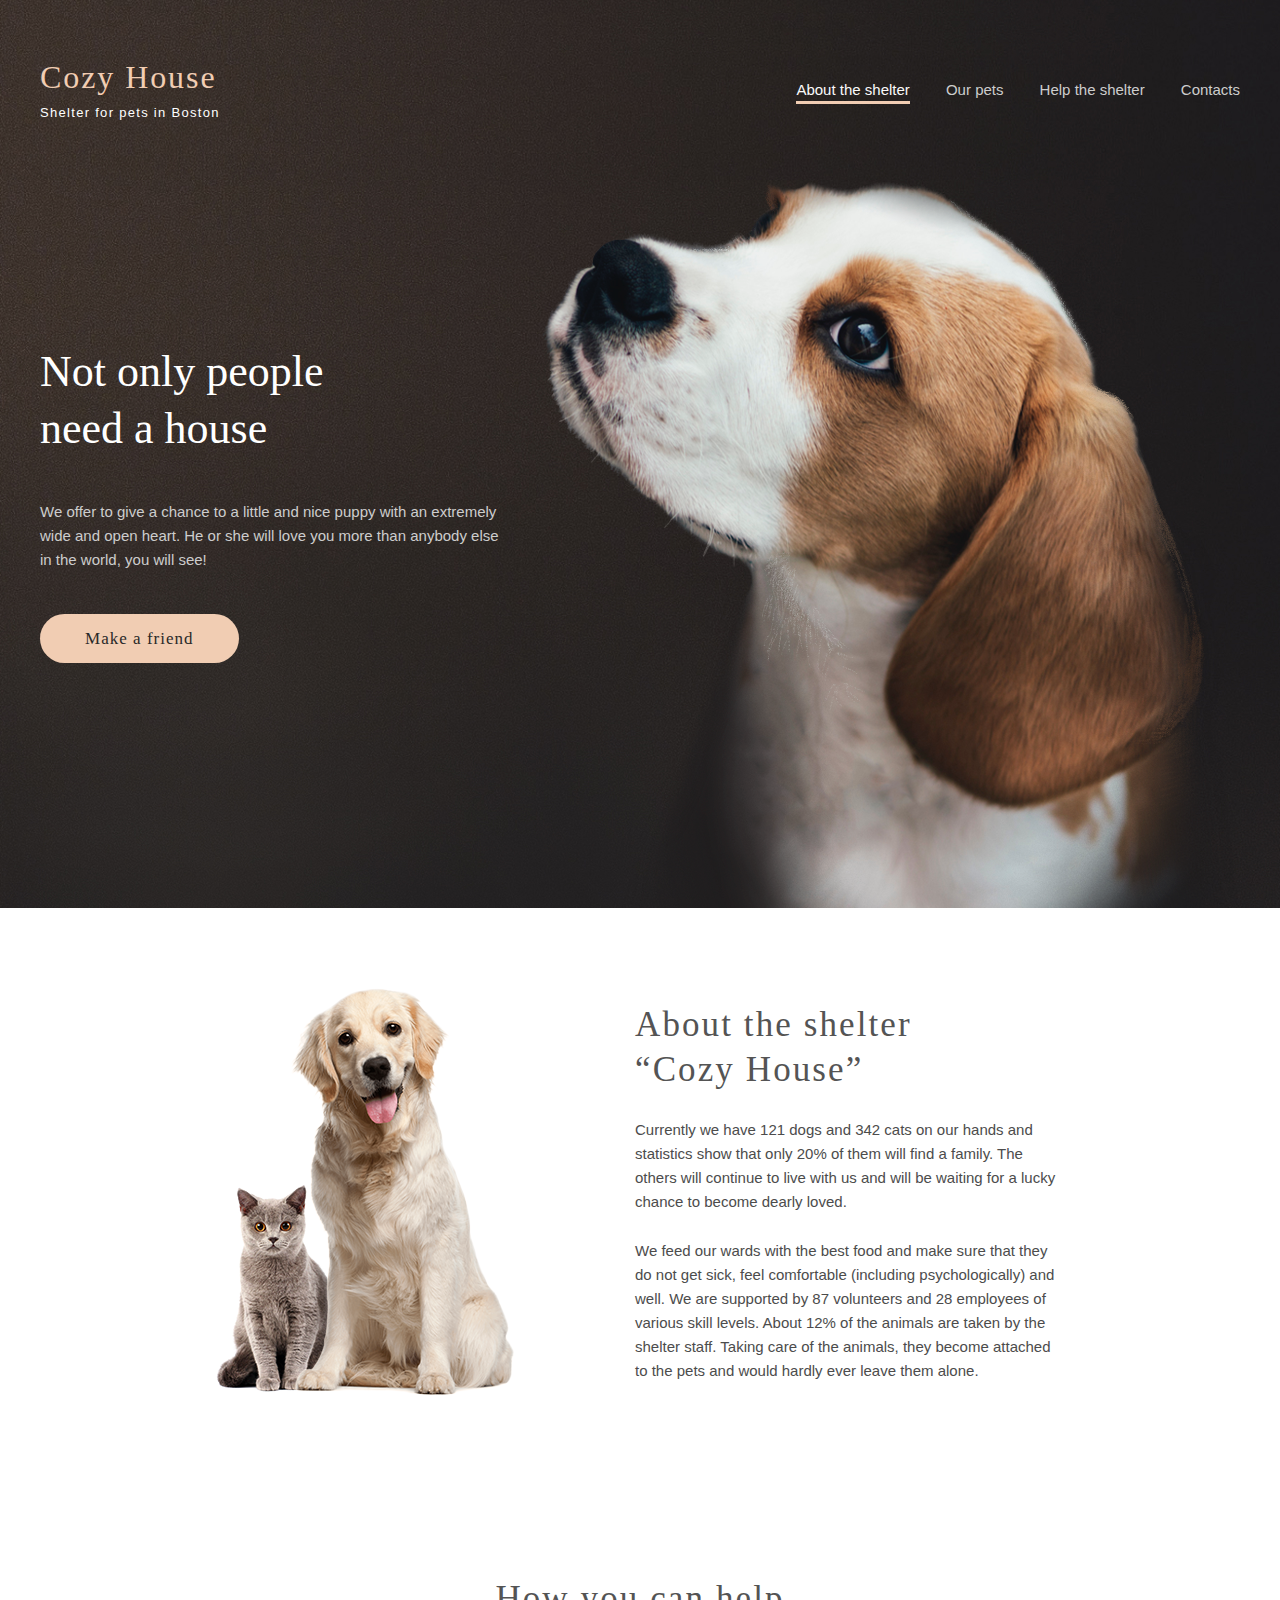
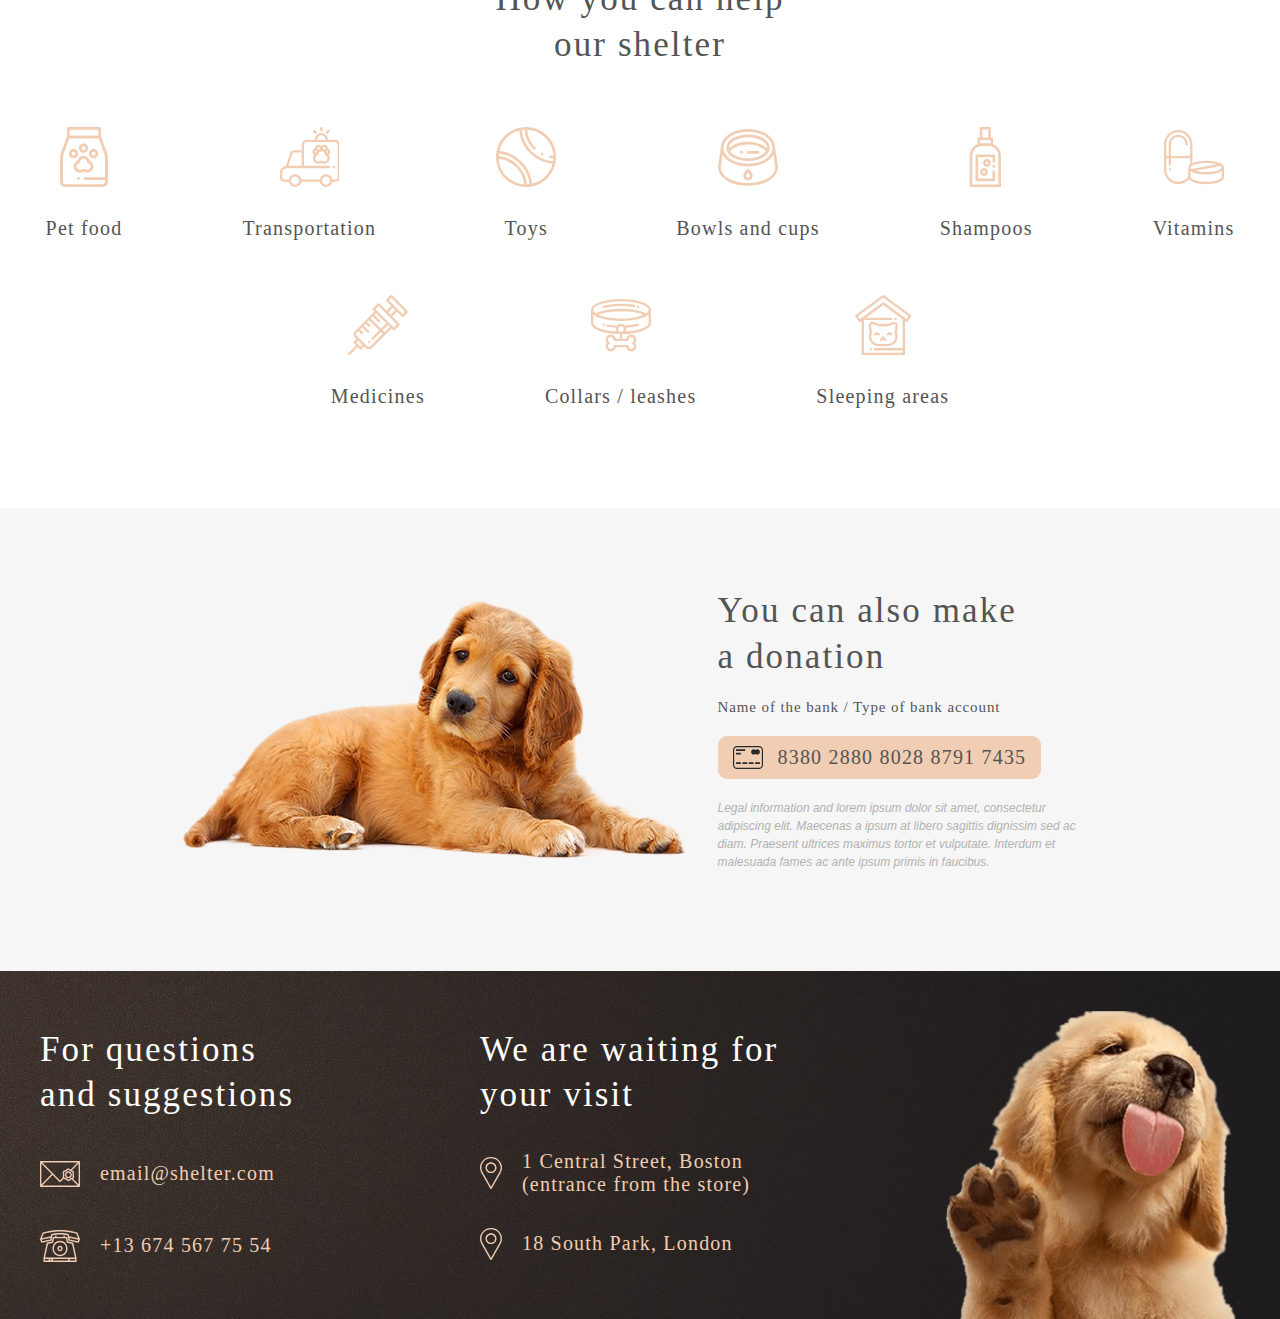
==== shelter/pages/main/index.html @ 686e57e3 "refactor: rename alt attribute in images" ====
<!DOCTYPE html>
<html lang="en">
<head>
  <meta charset="UTF-8">
  <title>Cozy House</title>
  <link href="./style.css" rel="stylesheet">
</head>
<body>
<header class="header">
  <div class="header__container">
    <div class="header__logo logo">
      <a href="#" class="logo__link">
        <h1 class="logo__title">cozy house</h1>
        <p class="logo__subtitle">Shelter for pets in Boston</p>
      </a>
    </div>
    <nav class="header__nav nav">
      <ul class="nav__list">
        <li class="nav__item"><a class="nav__link nav__link_active">About the shelter</a></li>
        <li class="nav__item"><a href="../pets/index.html" class="nav__link">Our pets</a></li>
        <li class="nav__item"><a href="#help" class="nav__link">Help the shelter</a></li>
        <li class="nav__item"><a href="#footer" class="nav__link">Contacts</a></li>
      </ul>
    </nav>
  </div>
</header>
<main>
  <section class="start-screen">
    <div class="start-screen__container">
      <div class="start-screen__content">
        <h2 class="start-screen__subtitle">Not only people need a house</h2>
        <p class="start-screen__text">We offer to give a chance to a little and nice puppy with an extremely wide and
          open heart. He or she will love you more than anybody else in the world, you will see!</p>
        <a href="#pets" class="start-screen__link">Make a friend</a>
      </div>
      <div class="start-screen__image">
        <img src="../../assets/images/start-screen-puppy.png" alt="Puppy" class="start-screen__image-item">
      </div>
    </div>
  </section>
  <section class="about">
    <div class="about__container">
      <div class="about__image">
        <img src="../../assets/images/about-pets.png" alt="Dog and cat" class="about__image-item">
      </div>
      <div class="about__content">
        <h3 class="about__subheading">About the shelter &#8220;Cozy House&#8221;</h3>
        <p class="about__text">Currently we have 121 dogs and 342 cats on our hands and statistics show that only 20%
          of them will find a family. The others will continue to live with us and will be waiting for a lucky chance
          to become dearly loved.</p>
        <p class="about__text">We feed our wards with the best food and make sure that they do not get sick, feel
          comfortable (including psychologically) and well. We are supported by 87 volunteers and 28 employees of
          various skill levels. About 12% of the animals are taken by the shelter staff. Taking care of the animals,
          they become attached to the pets and would hardly ever leave them alone.</p>
      </div>
    </div>
  </section>
  <section class="help">
    <div class="help__container">
      <h3 class="help__subheading">How you can help our shelter</h3>
      <div class="help__list">
        <div class="help__item">
          <div class="help__icon"></div>
          <h4 class="help__text">Pet food</h4>
        </div>
        <div class="help__item">
          <div class="help__icon"></div>
          <h4 class="help__text">Transportation</h4>
        </div>
        <div class="help__item">
          <div class="help__icon"></div>
          <h4 class="help__text">Toys</h4>
        </div>
        <div class="help__item">
          <div class="help__icon"></div>
          <h4 class="help__text">Bowls and cups</h4>
        </div>
        <div class="help__item">
          <div class="help__icon"></div>
          <h4 class="help__text">Shampoos</h4>
        </div>
        <div class="help__item">
          <div class="help__icon"></div>
          <h4 class="help__text">Vitamins</h4>
        </div>
        <div class="help__item">
          <div class="help__icon"></div>
          <h4 class="help__text">Medicines</h4>
        </div>
        <div class="help__item">
          <div class="help__icon"></div>
          <h4 class="help__text">Collars / leashes</h4>
        </div>
        <div class="help__item">
          <div class="help__icon"></div>
          <h4 class="help__text">Sleeping areas</h4>
        </div>
      </div>
    </div>
  </section>
  <section class="donation">
    <div class="donation__container">
      <div class="donation__image">
        <img src="../../assets/images/donation-dog.png" alt="Dog" class="donation__image-item">
      </div>
      <div class="donation__content">
        <h3 class="donation__subheading">You can also make a donation</h3>
        <h5 class="donation__subheading_small">Name of the bank / Type of bank account</h5>
        <a href="" class="donation__card">8380 2880 8028 8791 7435</a>
        <p class="donation__text">Legal information and lorem ipsum dolor sit amet, consectetur adipiscing elit.
          Maecenas a ipsum at libero sagittis dignissim sed ac diam. Praesent ultrices maximus tortor et vulputate.
          Interdum et malesuada fames ac ante ipsum primis in faucibus.</p>
      </div>
    </div>
  </section>
</main>
<footer class="footer">
  <div class="footer__container">
    <div class="footer__content">
      <h3 class="footer__subheading">For questions and suggestions</h3>
      <div class="footer__item">
        <div class="footer__icon footer__icon_email"></div>
        <p class="footer__text">email@shelter.com</p>
      </div>
      <div class="footer__item">
        <div class="footer__icon footer__icon_phone"></div>
        <p class="footer__text">+13 674 567 75 54</p>
      </div>
    </div>
    <div class="footer__content">
      <h3 class="footer__subheading">We are waiting for your visit</h3>
      <div class="footer__item">
        <div class="footer__icon footer__icon_location"></div>
        <p class="footer__text">1 Central Street, Boston<br>(entrance from the store)</p>
      </div>
      <div class="footer__item">
        <div class="footer__icon footer__icon_location"></div>
        <p class="footer__text">18 South Park, London</p>
      </div>
    </div>
    <div class="footer__image">
      <img src="../../assets/images/footer-puppy.png" alt="Puppy" class="footer__image-item">
    </div>
  </div>
</footer>
</body>
</html>
---- shelter/pages/main/style.css ----
@import url("../../styles/normalize.css");

* {
  margin: 0;
}

.header {
  background: url("../../assets/images/start-screen-bg.jpg") no-repeat top left;
  background-size: cover;
}

.header__container {
  max-width: 1200px;
  margin: 0 auto;
  padding: 60px 0;
  display: flex;
  justify-content: space-between;
  align-items: center;
}

.logo__link {
  text-decoration: none;
  color: #f1cdb3;
}

.logo__title {
  margin: 0 0 10px;
  font-family: 'Georgia', serif;
  font-weight: 400;
  line-height: 110%;
  letter-spacing: .06em;
  text-transform: capitalize;
}

.logo__subtitle {
  text-align: center;
  font-family: 'Arial', sans-serif;
  font-size: 13px;
  line-height: 15px;
  letter-spacing: .1em;
  color: #fff;
}

.header__nav {
  flex: 0 1 40.3%;
}

.nav__list {
  display: flex;
  justify-content: space-between;
  list-style-type: none;
}

.nav__link {
  padding-bottom: 3px;
  font-family: 'Arial', sans-serif;
  font-size: 15px;
  line-height: 160%;
  color: #cdcdcd;
  text-decoration: none;
}

.nav__link:hover {
  color: #fafafa;
}

.nav__link_active {
  border-bottom: 3px solid #f1cdb3;
  color: #fafafa;
  cursor: default;
}

.start-screen {
  background: url("../../assets/images/start-screen-bg.jpg") no-repeat top right;
  background-size: cover;
}

.start-screen__container {
  max-width: 1200px;
  margin: 0 auto;
  display: flex;
  justify-content: space-between;
}

.start-screen__content {
  max-width: 460px;
  margin-top: 163px;
}

.start-screen__subtitle {
  max-width: 310px;
  margin-bottom: 42px;
  font-family: 'Georgia', serif;
  font-weight: 400;
  font-size: 44px;
  line-height: 130%;
  color: #fff;
}

.start-screen__text {
  margin-bottom: 56px;
  font-family: 'Arial', sans-serif;
  font-size: 15px;
  line-height: 160%;
  color: #cdcdcd;
}

.start-screen__link {
  padding: 15px 45px;
  border-radius: 100px;
  background: #f1cdb3;
  font-family: 'Georgia', serif;
  font-size: 17px;
  line-height: 130%;
  letter-spacing: .06em;
  text-decoration: none;
  color: #292929;
}

.start-screen__link:hover {
  background: #fddcc4;
}

.start-screen__image-item {
  max-width: 100%;
  height: auto;
  display: block;
}

.about {
  background: #fff;
}

.about__container {
  max-width: 1200px;
  margin: 0 auto;
  padding: 80px 0 100px;
  display: flex;
  justify-content: center;
  align-items: center;
  gap: 120px;
}

.about__image-item {
  max-width: 100%;
  height: auto;
  display: block;
}

.about__content {
  max-width: 430px;
}

.about__subheading {
  max-width: 370px;
  font-family: 'Georgia', serif;
  font-weight: 400;
  font-size: 35px;
  line-height: 130%;
  letter-spacing: .06em;
  color: #545454;
}

.about__text {
  font-family: 'Arial', sans-serif;
  font-size: 15px;
  line-height: 160%;
  color: #4c4c4c;
}

.about__subheading + .about__text {
  margin: 25px 0;
}

.help {
  background: #fff;
}

.help__container {
  max-width: 1200px;
  margin: 0 auto;
  padding: 80px 0 100px;
  display: flex;
  flex-direction: column;
  align-items: center;
}

.help__subheading {
  max-width: 310px;
  margin-bottom: 60px;
  font-family: 'Georgia', serif;
  font-weight: 400;
  font-size: 35px;
  line-height: 130%;
  letter-spacing: .06em;
  text-align: center;
  color: #545454;
}

.help__list {
  display: flex;
  justify-content: center;
  flex-wrap: wrap;
  gap: 55px 120px;
}

.help__item {
  display: flex;
  flex-direction: column;
  align-items: center;
  row-gap: 30px;
}

.help__icon {
  width: 60px;
  height: 60px;
}

.help__item:nth-child(1) .help__icon {
  background: url("../../assets/icons/pet-food.svg");
}

.help__item:nth-child(2) .help__icon {
  background: url("../../assets/icons/transportation.svg");
}

.help__item:nth-child(3) .help__icon {
  background: url("../../assets/icons/toys.svg");
}

.help__item:nth-child(4) .help__icon {
  background: url("../../assets/icons/bowls-and-cups.svg");
}

.help__item:nth-child(5) .help__icon {
  background: url("../../assets/icons/shampoos.svg");
}

.help__item:nth-child(6) .help__icon {
  background: url("../../assets/icons/vitamins.svg");
}

.help__item:nth-child(7) .help__icon {
  background: url("../../assets/icons/medicines.svg");
}

.help__item:nth-child(8) .help__icon {
  background: url("../../assets/icons/collars-leashes.svg");
}

.help__item:nth-child(9) .help__icon {
  background: url("../../assets/icons/sleeping-area.svg");
}

.help__text {
  font-family: 'Georgia', serif;
  font-weight: 400;
  font-size: 20px;
  line-height: 115%;
  color: #545454;
  letter-spacing: .06em;
}

.donation {
  background: #f6f6f6;
}

.donation__container {
  max-width: 1200px;
  margin: 0 auto;
  padding: 80px 0 100px;
  display: flex;
  justify-content: center;
  align-items: center;
  column-gap: 30px;
}

.donation__image-item {
  max-width: 100%;
  height: auto;
  display: block;
}

.donation__content {
  max-width: 380px;
}

.donation__subheading {
  max-width: 300px;
  margin-bottom: 20px;
  font-family: 'Georgia', serif;
  font-weight: 400;
  font-size: 35px;
  line-height: 130%;
  letter-spacing: .06em;
  color: #545454;
}

.donation__subheading_small {
  margin-bottom: 20px;
  font-family: 'Georgia', serif;
  font-weight: 400;
  font-size: 15px;
  line-height: 110%;
  letter-spacing: .06em;
  color: #545454;
}

.donation__card {
  margin-bottom: 20px;
  padding: 10px 15px 5px;
  border-radius: 9px;
  display: inline-flex;
  background: #f1cdb3;
  font-family: 'Georgia', serif;
  font-size: 20px;
  line-height: 115%;
  letter-spacing: 0.06em;
  color: #545454;
  text-decoration: none;
}

.donation__card::before {
  content: url("../../assets/icons/credit-card.svg");
  margin-right: 15px;
  display: block;
}

.donation__text {
  font-family: 'Arial', sans-serif;
  font-style: italic;
  font-size: 12px;
  line-height: 18px;
  color: #b2b2b2;
}

.footer {
  background: url("../../assets/images/start-screen-bg.jpg") no-repeat top left;
  background-size: cover;
}

.footer__container {
  max-width: 1200px;
  margin: 0 auto;
  padding-top: 40px;
  display: flex;
  justify-content: center;
  column-gap: 160px;
}

.footer__content {
  margin-top: 16px;
  display: flex;
  flex-direction: column;
}

.footer__content:first-of-type {
  max-width: 280px;
  row-gap: 40px;
}

.footer__content:nth-of-type(2) {
  max-width: 302px;
  row-gap: 32px;
}

.footer__subheading {
  font-family: 'Georgia', serif;
  font-style: normal;
  font-weight: 400;
  font-size: 35px;
  line-height: 130%;
  letter-spacing: 0.06em;
  color: #fff;
}

.footer__item {
  display: flex;
  align-items: center;
  column-gap: 20px;
}

.footer__icon {
  width: 40px;
  height: 32px;
}

.footer__icon_email {
  background: url("../../assets/icons/email.svg");
}

.footer__icon_phone {
  background: url("../../assets/icons/phone.svg");
}

.footer__icon_location {
  width: 22px;
  height: 32px;
  background: url("../../assets/icons/marker.svg");
}

.footer__text {
  font-family: 'Georgia', serif;
  font-style: normal;
  font-weight: 400;
  font-size: 20px;
  line-height: 115%;
  letter-spacing: 0.06em;
  color: #f1cdb3;
}

.footer__image-item {
  max-width: 100%;
  height: auto;
  display: block;
}
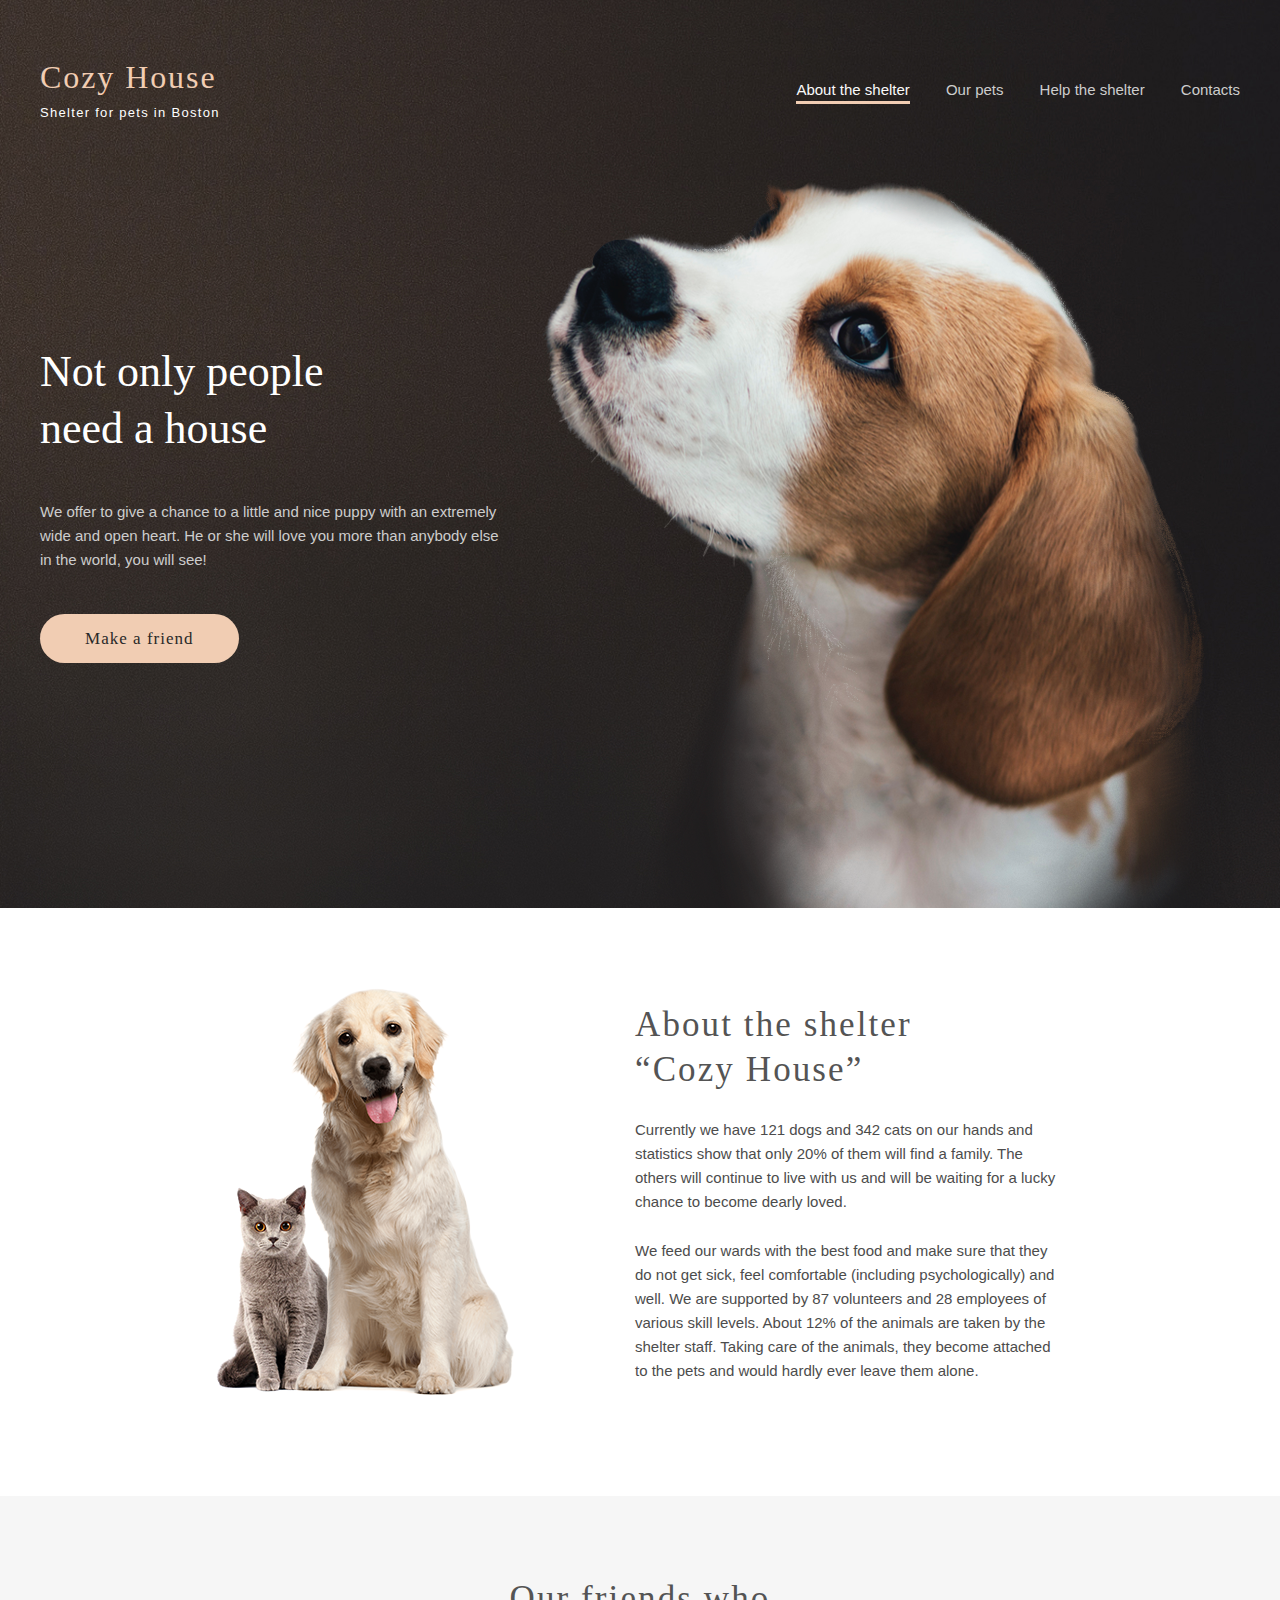
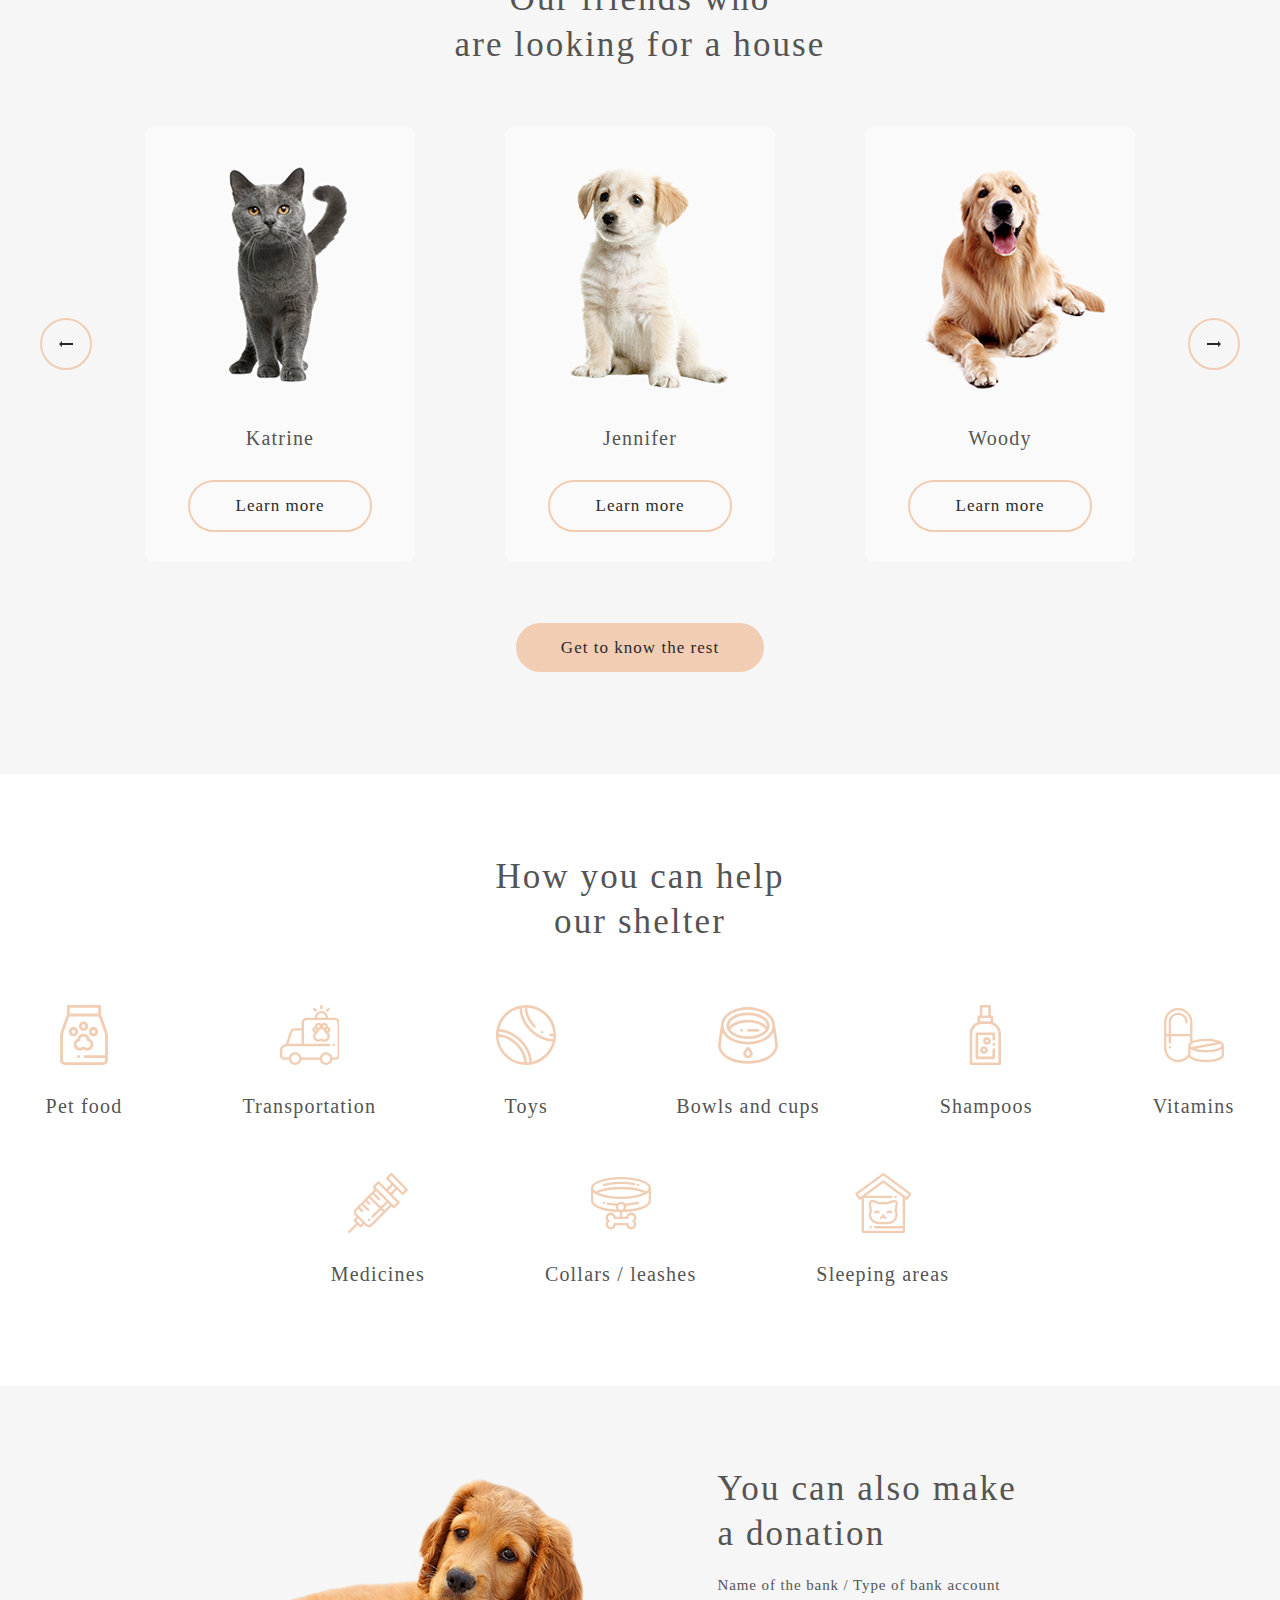
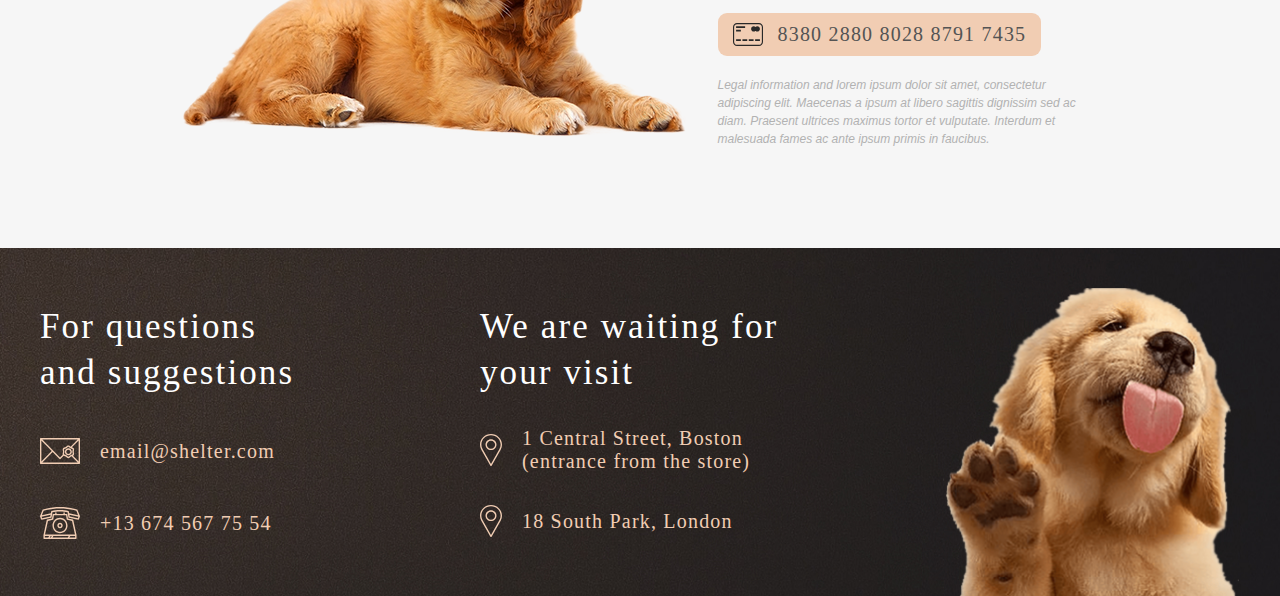
==== commit a105c546: "feat: create pets section" ====
--- a/shelter/pages/main/index.html
+++ b/shelter/pages/main/index.html
@@ -52,6 +52,35 @@
           comfortable (including psychologically) and well. We are supported by 87 volunteers and 28 employees of
           various skill levels. About 12% of the animals are taken by the shelter staff. Taking care of the animals,
           they become attached to the pets and would hardly ever leave them alone.</p>
+      </div>
+    </div>
+  </section>
+  <section class="pets">
+    <div class="pets__container">
+      <h3 class="pets__subheading">Our friends who<br> are looking for a house</h3>
+      <div class="pets__slider slider">
+        <button class="slider__btn slider__btn_arrow_left"><img src="../../assets/icons/arrow.svg" alt=""></button>
+        <div class="pets__cards">
+          <div class="pets__item">
+            <img src="../../assets/images/pets-katrine.png" alt="Cat Katrine" class="pets__image">
+            <p class="pets__name">Katrine</p>
+            <button class="pets__button">Learn more</button>
+          </div>
+          <div class="pets__item">
+            <img src="../../assets/images/pets-jennifer.png" alt="Puppy Jennifer" class="pets__image">
+            <p class="pets__name">Jennifer</p>
+            <button class="pets__button">Learn more</button>
+          </div>
+          <div class="pets__item">
+            <img src="../../assets/images/pets-woody.png" alt="Dog Woody" class="pets__image">
+            <p class="pets__name">Woody</p>
+            <button class="pets__button">Learn more</button>
+          </div>
+        </div>
+        <button class="slider__btn slider__btn_arrow_right"><img src="../../assets/icons/arrow.svg" alt=""></button>
+      </div>
+      <div class="pets__ref">
+        <a href="../pets/index.html" class="pets__link">Get to know the rest</a>
       </div>
     </div>
   </section>
@@ -120,22 +149,22 @@
       <h3 class="footer__subheading">For questions and suggestions</h3>
       <div class="footer__item">
         <div class="footer__icon footer__icon_email"></div>
-        <p class="footer__text">email@shelter.com</p>
+        <a href="mailto:email@shelter.com" target="_blank" class="footer__link">email@shelter.com</a>
       </div>
       <div class="footer__item">
         <div class="footer__icon footer__icon_phone"></div>
-        <p class="footer__text">+13 674 567 75 54</p>
+        <a href="tel:+13 674 567 75 54" target="_blank" class="footer__link">+13 674 567 75 54</a>
       </div>
     </div>
     <div class="footer__content">
       <h3 class="footer__subheading">We are waiting for your visit</h3>
       <div class="footer__item">
         <div class="footer__icon footer__icon_location"></div>
-        <p class="footer__text">1 Central Street, Boston<br>(entrance from the store)</p>
+        <a href="https://goo.gl/maps/vTtXsMc4uSgq4w6o6" target="_blank" class="footer__link">1 Central Street, Boston<br>(entrance from the store)</a>
       </div>
       <div class="footer__item">
         <div class="footer__icon footer__icon_location"></div>
-        <p class="footer__text">18 South Park, London</p>
+        <a href="https://goo.gl/maps/Npu44KpqxXfdd6WU6" target="_blank" class="footer__link">18 South Park, London</a>
       </div>
     </div>
     <div class="footer__image">
--- a/shelter/pages/main/style.css
+++ b/shelter/pages/main/style.css
@@ -172,6 +172,128 @@
   margin: 25px 0;
 }
 
+.pets {
+  background: #f6f6f6;
+}
+
+.pets__container {
+  max-width: 1200px;
+  margin: 0 auto;
+  padding: 80px 0 100px;
+  display: flex;
+  flex-direction: column;
+  align-items: center;
+  row-gap: 60px;
+}
+
+.pets__subheading {
+  text-align: center;
+  font-family: 'Georgia', serif;
+  font-weight: 400;
+  font-size: 35px;
+  line-height: 130%;
+  letter-spacing: 0.06em;
+  color: #545454;
+}
+
+.pets__cards {
+  /*margin: 15px 0;*/
+  display: flex;
+  column-gap: 90px;
+}
+
+.pets__item {
+  border-radius: 9px;
+  background: #fafafa;
+  text-align: center;
+  transition: .5s;
+}
+
+.pets__item:hover {
+  background: #fff;
+  box-shadow: 0 2px 35px 14px rgba(13, 13, 13, 0.04);
+  cursor: pointer;
+}
+
+.pets__name {
+  margin: 25px 0 30px;
+  font-family: 'Georgia', serif;
+  font-size: 20px;
+  line-height: 23px;
+  letter-spacing: 0.06em;
+  color: #545454;
+}
+
+.pets__button {
+  margin-bottom: 30px;
+  padding: 13px 45px;
+  border: 2px solid #f1cdb3;
+  border-radius: 100px;
+  background: transparent;
+  outline: none;
+  font-family: 'Georgia', serif;
+  font-size: 17px;
+  line-height: 130%;
+  letter-spacing: 0.06em;
+  color: #292929;
+  transition: .5s;
+}
+
+.pets__item:hover .pets__button {
+  border: 2px solid #fddcc4;
+  background: #fddcc4;
+}
+
+.pets__slider {
+  display: flex;
+  justify-content: center;
+  align-items: center;
+  column-gap: 53px;
+}
+
+.slider__btn {
+  width: 52px;
+  height: 52px;
+  border: 2px solid #f1cdb3;
+  border-radius: 50%;
+  display: flex;
+  justify-content: center;
+  align-items: center;
+  background: transparent;
+  transition: .5s;
+}
+
+.slider__btn_arrow_right {
+  transform: rotate(180deg);
+}
+
+.slider__btn:hover {
+  border: 2px solid #fddcc4;
+  background: #fddcc4;
+  cursor: pointer;
+}
+
+.pets__ref {
+  margin: 15px 0;
+}
+
+.pets__link {
+  padding: 15px 45px;
+  border-radius: 100px;
+  background: #f1cdb3;
+  font-family: 'Georgia', serif;
+  font-size: 17px;
+  line-height: 130%;
+  letter-spacing: 0.06em;
+  color: #292929;
+  text-decoration: none;
+  transition: .5s;
+}
+
+.pets__link:hover {
+  background: #fddcc4;
+}
+
 .help {
   background: #fff;
 }
@@ -399,7 +521,7 @@
   background: url("../../assets/icons/marker.svg");
 }
 
-.footer__text {
+.footer__link {
   font-family: 'Georgia', serif;
   font-style: normal;
   font-weight: 400;
@@ -407,6 +529,7 @@
   line-height: 115%;
   letter-spacing: 0.06em;
   color: #f1cdb3;
+  text-decoration: none;
 }
 
 .footer__image-item {
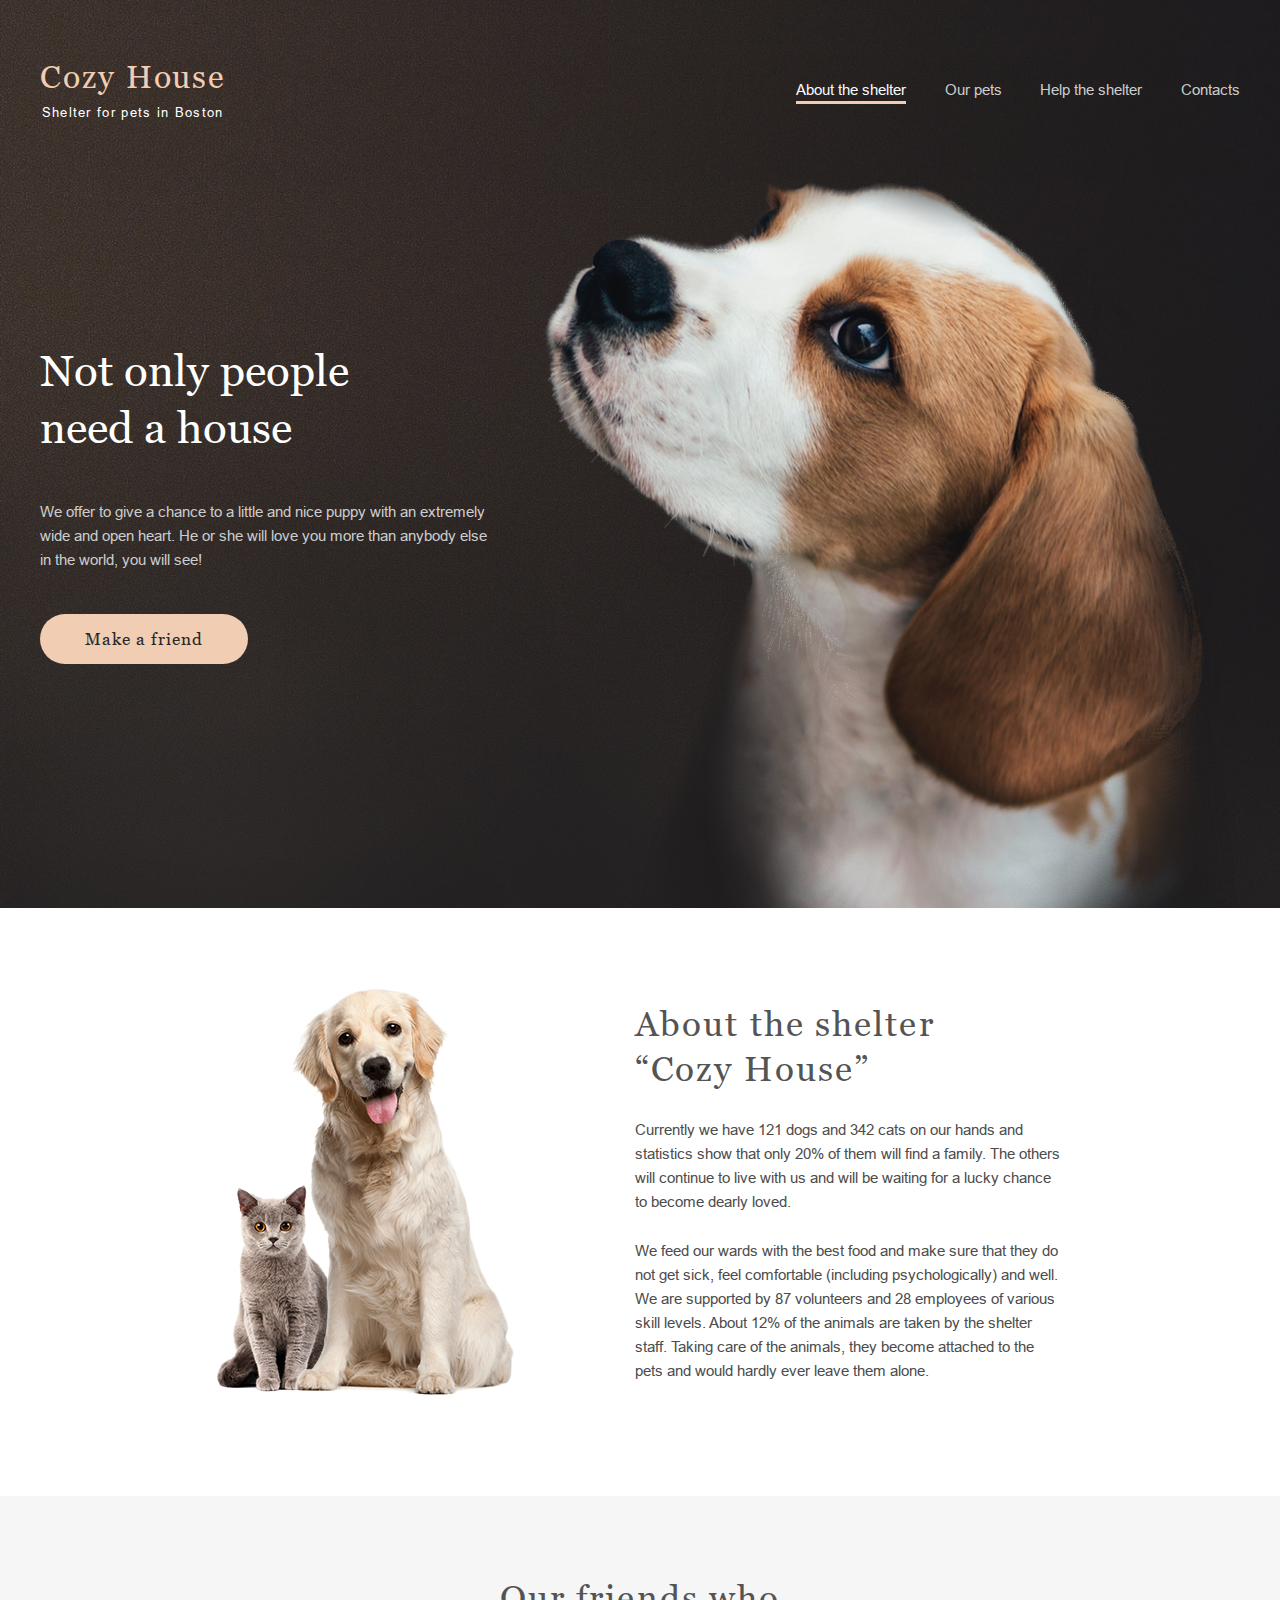
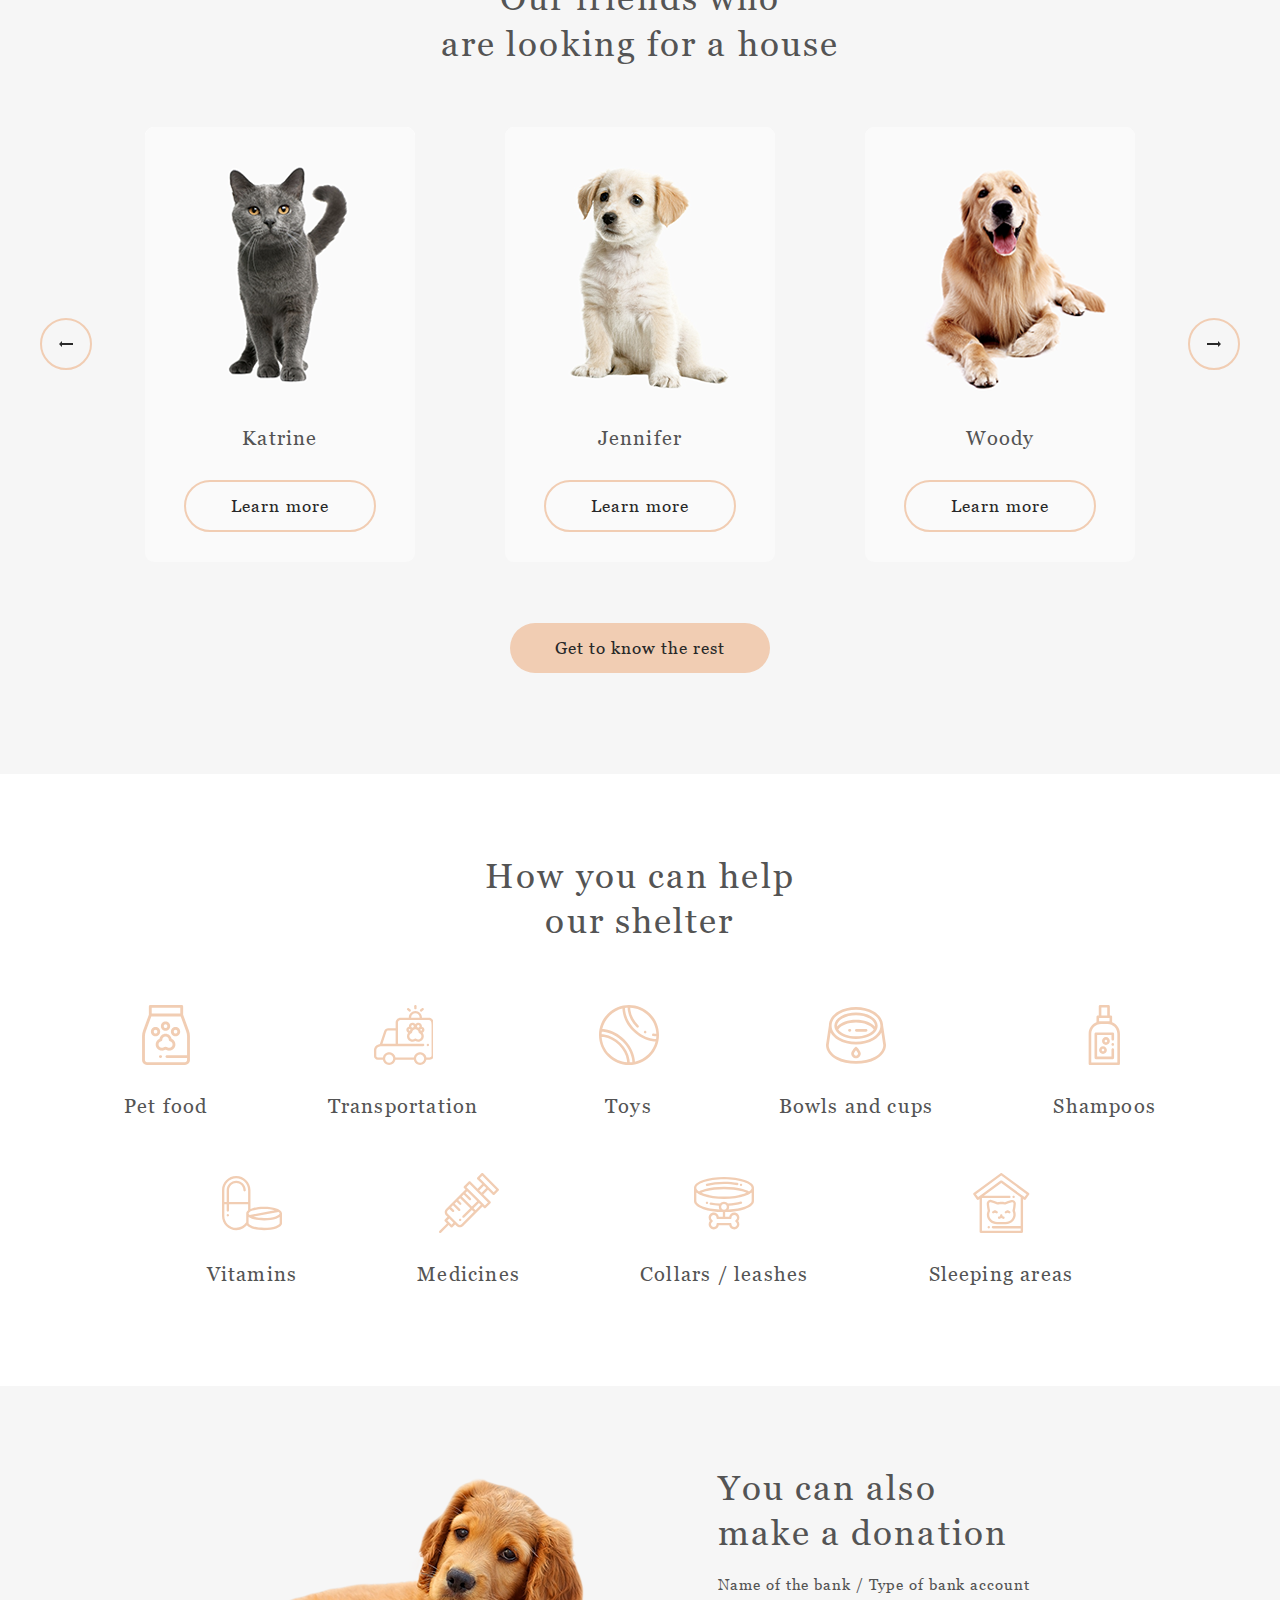
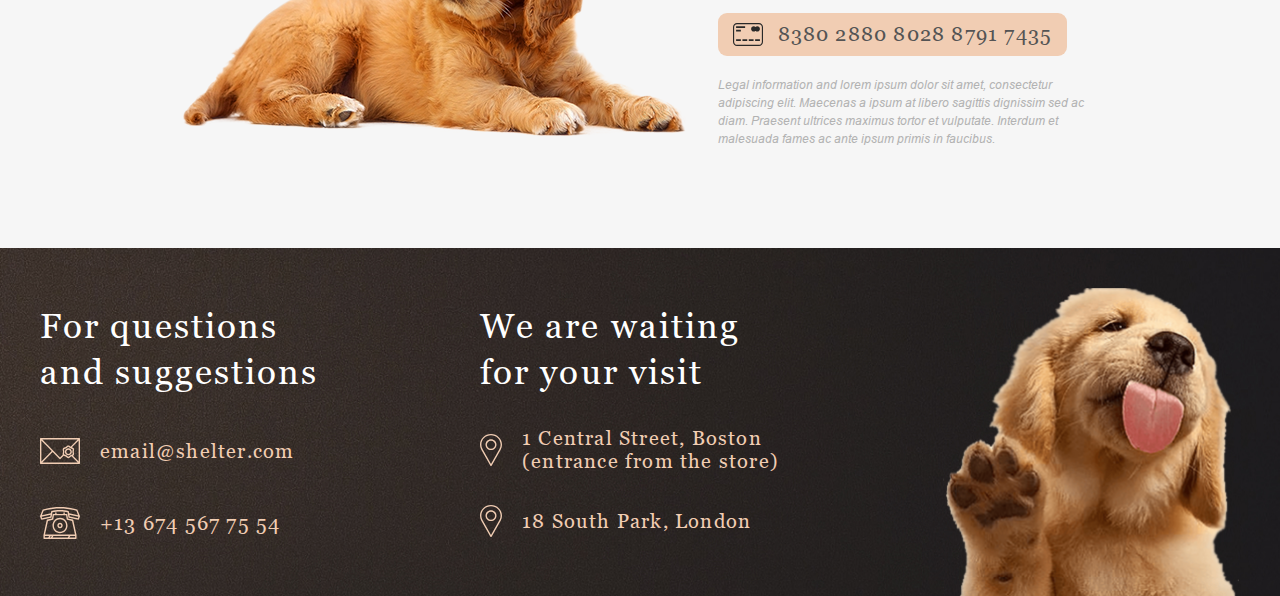
==== commit e38938fb: "feat: add favicon" ====
--- a/shelter/pages/main/index.html
+++ b/shelter/pages/main/index.html
@@ -4,6 +4,7 @@
   <meta charset="UTF-8">
   <title>Cozy House</title>
   <link href="./style.css" rel="stylesheet">
+  <link href="../../assets/icons/favicon.png" rel="icon">
 </head>
 <body>
 <header class="header">
@@ -55,7 +56,7 @@
       </div>
     </div>
   </section>
-  <section class="pets">
+  <section class="pets" id="pets">
     <div class="pets__container">
       <h3 class="pets__subheading">Our friends who<br> are looking for a house</h3>
       <div class="pets__slider slider">
@@ -84,7 +85,7 @@
       </div>
     </div>
   </section>
-  <section class="help">
+  <section class="help" id="help">
     <div class="help__container">
       <h3 class="help__subheading">How you can help our shelter</h3>
       <div class="help__list">
@@ -127,7 +128,7 @@
       </div>
     </div>
   </section>
-  <section class="donation">
+  <section class="donation" id="donation">
     <div class="donation__container">
       <div class="donation__image">
         <img src="../../assets/images/donation-dog.png" alt="Dog" class="donation__image-item">
@@ -135,7 +136,7 @@
       <div class="donation__content">
         <h3 class="donation__subheading">You can also make a donation</h3>
         <h5 class="donation__subheading_small">Name of the bank / Type of bank account</h5>
-        <a href="" class="donation__card">8380 2880 8028 8791 7435</a>
+        <a href="#donation" class="donation__card">8380 2880 8028 8791 7435</a>
         <p class="donation__text">Legal information and lorem ipsum dolor sit amet, consectetur adipiscing elit.
           Maecenas a ipsum at libero sagittis dignissim sed ac diam. Praesent ultrices maximus tortor et vulputate.
           Interdum et malesuada fames ac ante ipsum primis in faucibus.</p>
@@ -143,7 +144,7 @@
     </div>
   </section>
 </main>
-<footer class="footer">
+<footer class="footer" id="footer">
   <div class="footer__container">
     <div class="footer__content">
       <h3 class="footer__subheading">For questions and suggestions</h3>
--- a/shelter/pages/main/style.css
+++ b/shelter/pages/main/style.css
@@ -1,7 +1,35 @@
 @import url("../../styles/normalize.css");
+
+@font-face {
+  font-family: 'Arial';
+  font-style: normal;
+  font-weight: 400;
+  src: url("../../assets/fonts/arial.woff2") format("woff2"),
+       url("../../assets/fonts/arial.woff") format("woff");
+}
+
+@font-face {
+  font-family: 'Arial';
+  font-style: italic;
+  font-weight: 400;
+  src: url("../../assets/fonts/arial-italic.woff2") format("woff2"),
+  url("../../assets/fonts/arial-italic.woff") format("woff");
+}
+
+@font-face {
+  font-family: 'Georgia';
+  font-style: normal;
+  font-weight: 400;
+  src: url("../../assets/fonts/georgia.woff2") format("woff2"),
+  url("../../assets/fonts/georgia.woff") format("woff");
+}
 
 * {
   margin: 0;
+}
+
+html {
+  scroll-behavior: smooth;
 }
 
 .header {
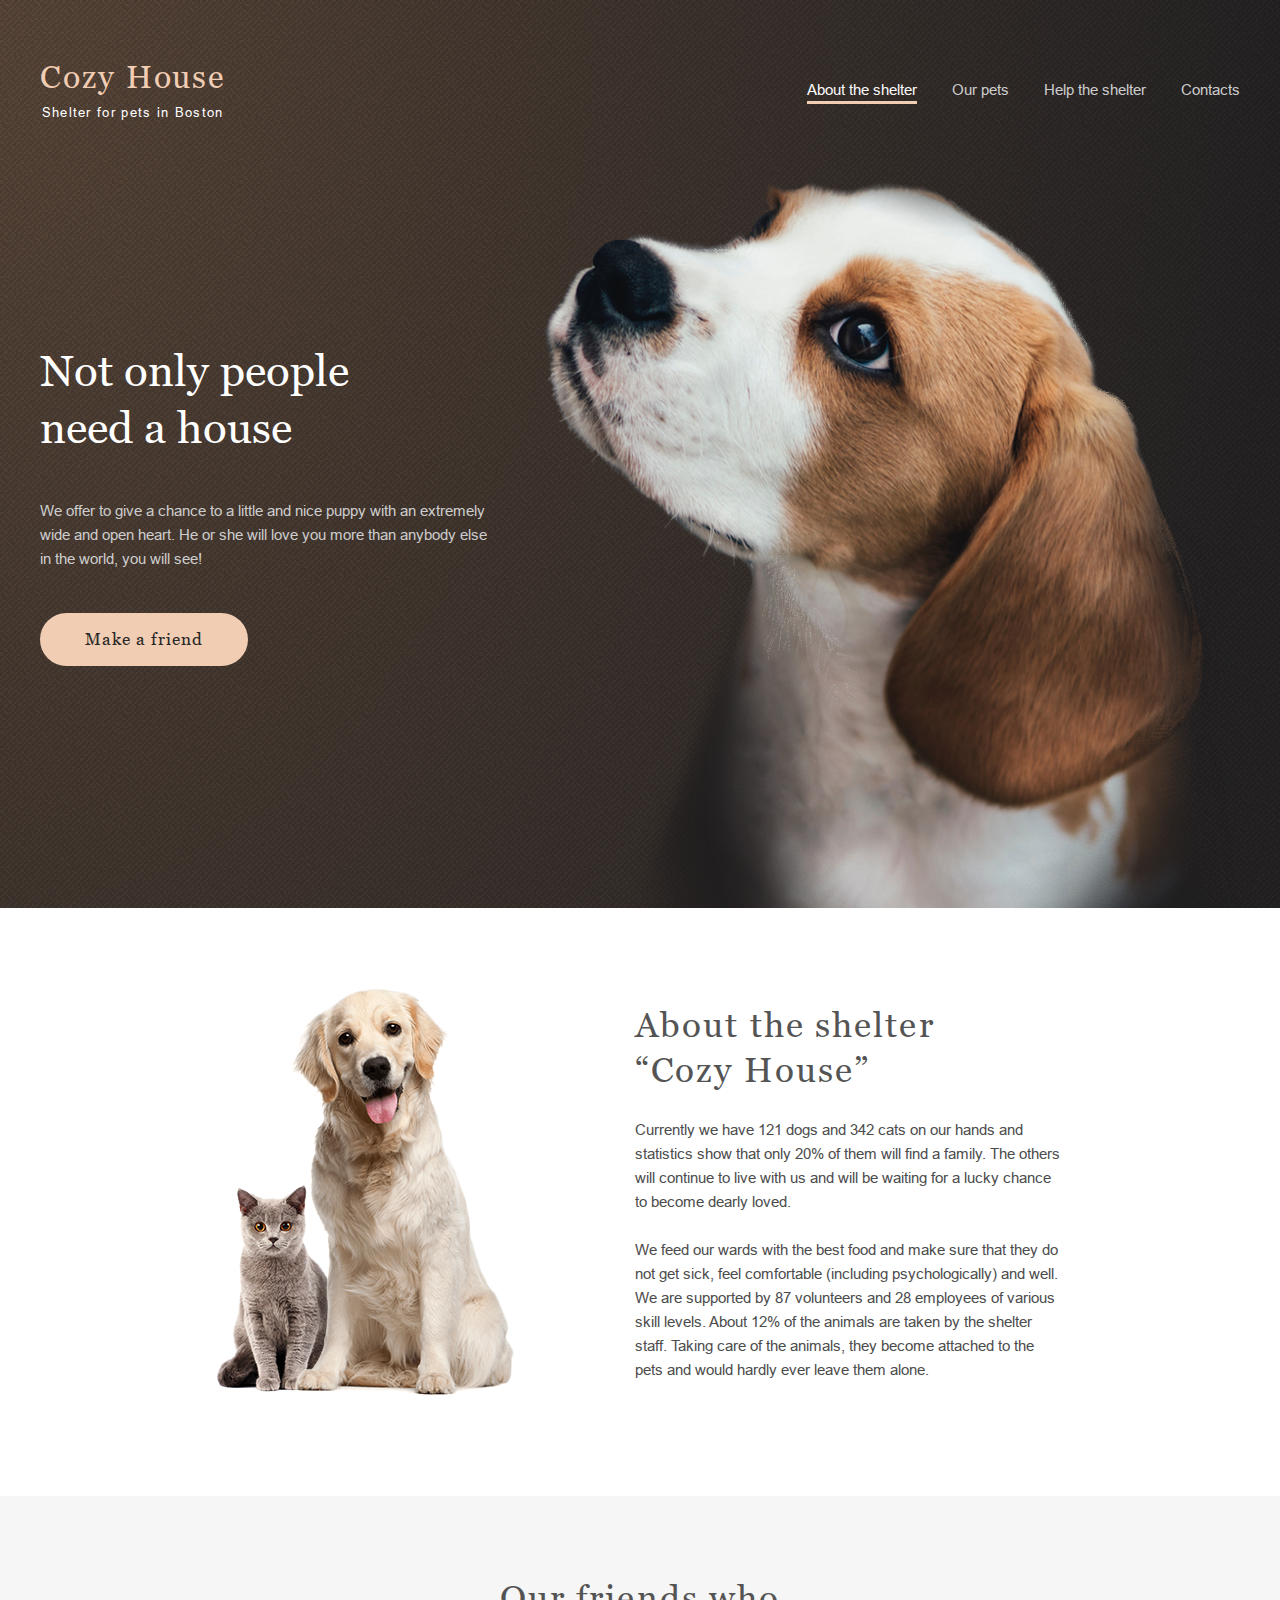
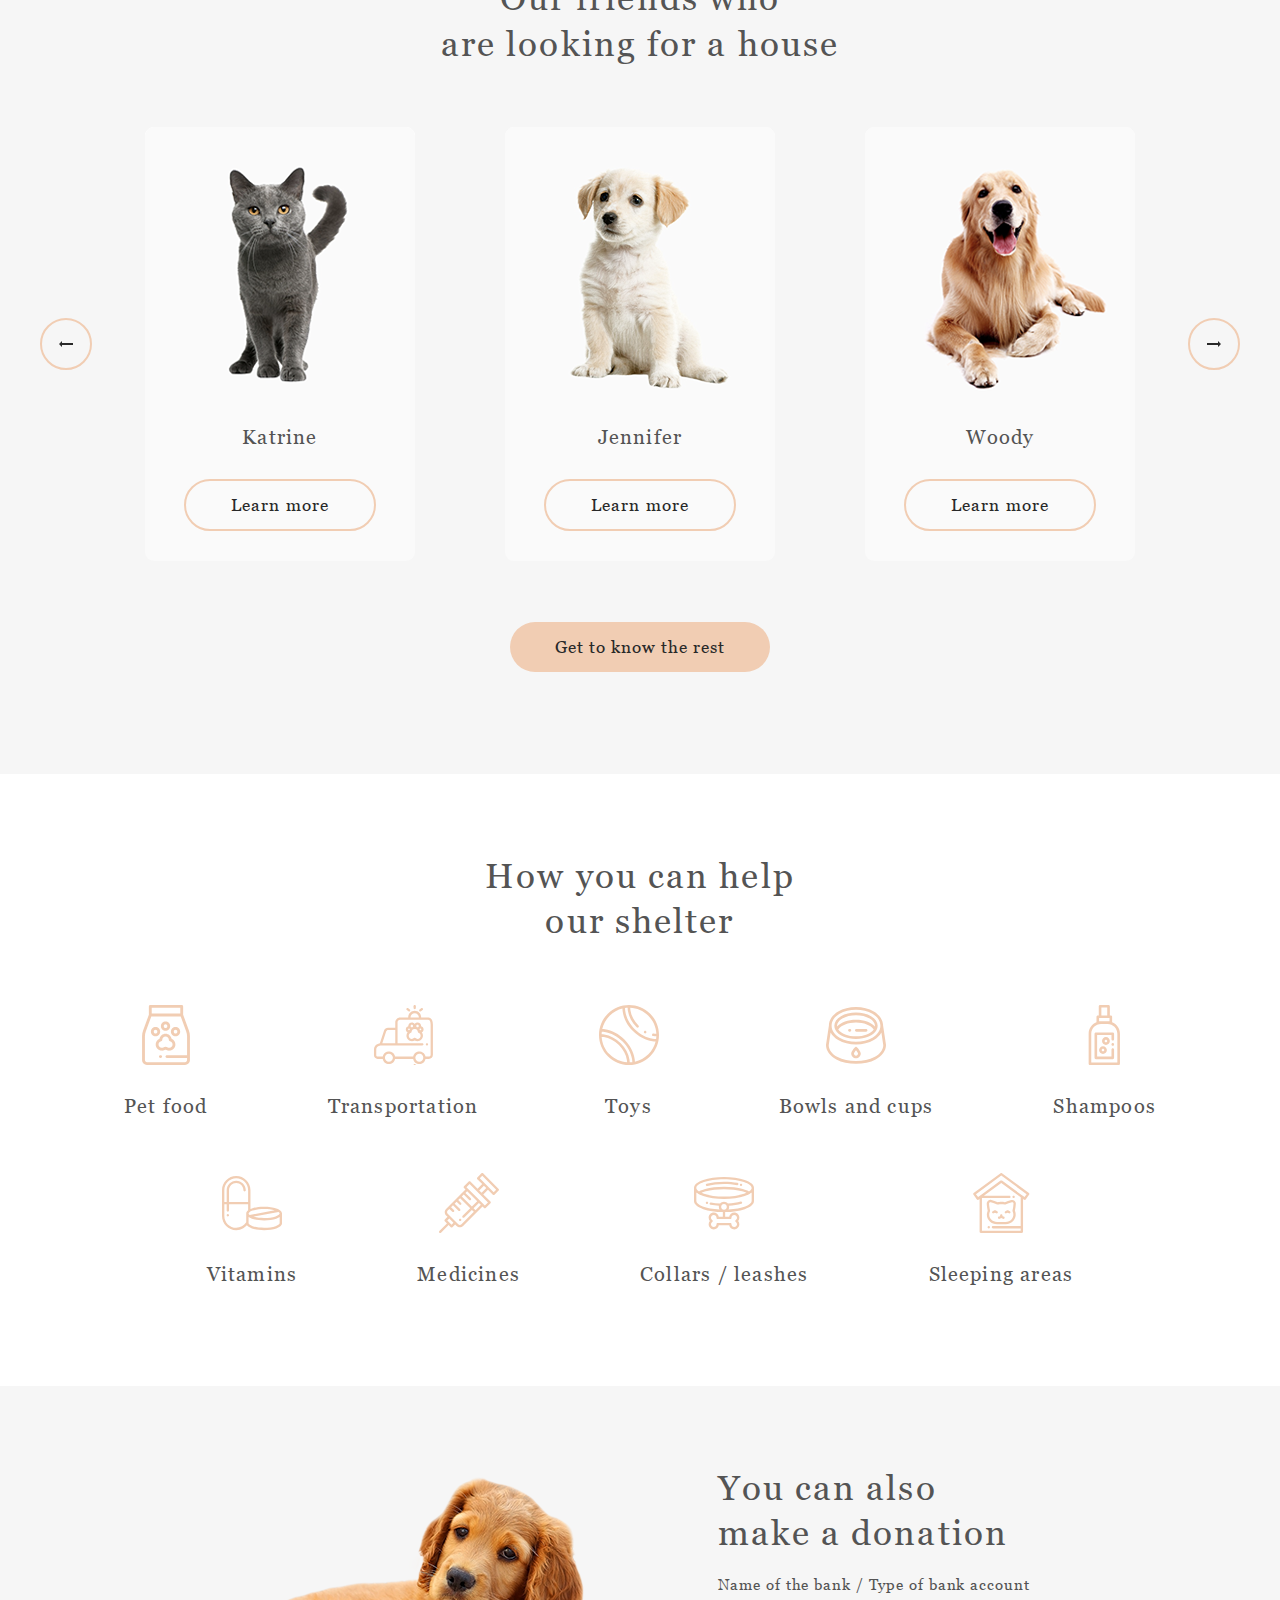
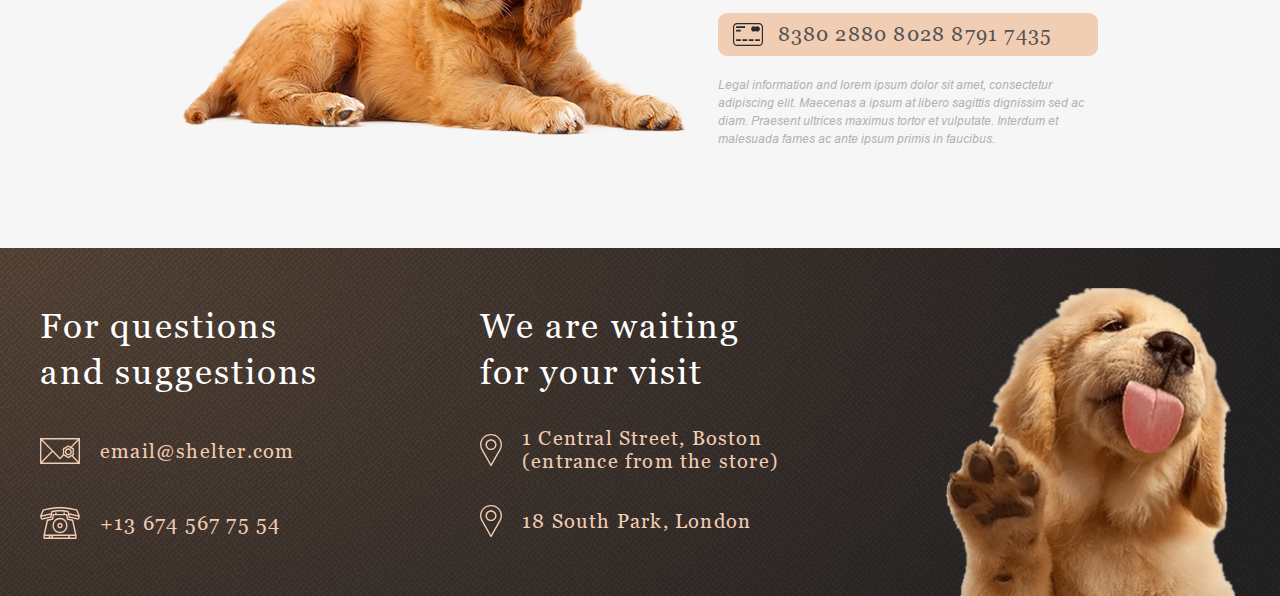
==== commit 95f3f294: "feat: make the main page adaptive and responsive" ====
--- a/shelter/pages/main/index.html
+++ b/shelter/pages/main/index.html
@@ -5,10 +5,11 @@
   <title>Cozy House</title>
   <link href="./style.css" rel="stylesheet">
   <link href="../../assets/icons/favicon.png" rel="icon">
+  <meta name="viewport" content="width=device-width, initial-scale=1.0">
 </head>
 <body>
 <header class="header">
-  <div class="header__container">
+  <div class="header__container container">
     <div class="header__logo logo">
       <a href="#" class="logo__link">
         <h1 class="logo__title">cozy house</h1>
@@ -23,33 +24,38 @@
         <li class="nav__item"><a href="#footer" class="nav__link">Contacts</a></li>
       </ul>
     </nav>
+    <div class="header__nav-burger nav-burger">
+      <span class="nav-burger__icon"></span>
+      <span class="nav-burger__icon"></span>
+      <span class="nav-burger__icon"></span>
+    </div>
   </div>
 </header>
 <main>
   <section class="start-screen">
-    <div class="start-screen__container">
+    <div class="start-screen__container container">
       <div class="start-screen__content">
-        <h2 class="start-screen__subtitle">Not only people need a house</h2>
-        <p class="start-screen__text">We offer to give a chance to a little and nice puppy with an extremely wide and
+        <h2 class="start-screen__subtitle subtitle">Not only people<br> need a house</h2>
+        <p class="start-screen__text text">We offer to give a chance to a little and nice puppy with an extremely wide and
           open heart. He or she will love you more than anybody else in the world, you will see!</p>
-        <a href="#pets" class="start-screen__link">Make a friend</a>
+        <a href="#pets" class="start-screen__link link">Make a friend</a>
       </div>
       <div class="start-screen__image">
-        <img src="../../assets/images/start-screen-puppy.png" alt="Puppy" class="start-screen__image-item">
+        <img src="../../assets/images/start-screen-puppy.png" alt="Puppy" class="start-screen__image-item image-item">
       </div>
     </div>
   </section>
   <section class="about">
-    <div class="about__container">
+    <div class="about__container container">
       <div class="about__image">
-        <img src="../../assets/images/about-pets.png" alt="Dog and cat" class="about__image-item">
+        <img src="../../assets/images/about-pets.png" alt="Dog and cat" class="about__image-item image-item">
       </div>
       <div class="about__content">
-        <h3 class="about__subheading">About the shelter &#8220;Cozy House&#8221;</h3>
-        <p class="about__text">Currently we have 121 dogs and 342 cats on our hands and statistics show that only 20%
+        <h3 class="about__subheading subheading">About the shelter &#8220;Cozy&nbsp;House&#8221;</h3>
+        <p class="about__text text">Currently we have 121 dogs and 342 cats on our hands and statistics show that only 20%
           of them will find a family. The others will continue to live with us and will be waiting for a lucky chance
           to become dearly loved.</p>
-        <p class="about__text">We feed our wards with the best food and make sure that they do not get sick, feel
+        <p class="about__text text">We feed our wards with the best food and make sure that they do not get sick, feel
           comfortable (including psychologically) and well. We are supported by 87 volunteers and 28 employees of
           various skill levels. About 12% of the animals are taken by the shelter staff. Taking care of the animals,
           they become attached to the pets and would hardly ever leave them alone.</p>
@@ -57,84 +63,84 @@
     </div>
   </section>
   <section class="pets" id="pets">
-    <div class="pets__container">
-      <h3 class="pets__subheading">Our friends who<br> are looking for a house</h3>
+    <div class="pets__container container">
+      <h3 class="pets__subheading subheading">Our friends who<br> are looking for a house</h3>
       <div class="pets__slider slider">
         <button class="slider__btn slider__btn_arrow_left"><img src="../../assets/icons/arrow.svg" alt=""></button>
         <div class="pets__cards">
           <div class="pets__item">
             <img src="../../assets/images/pets-katrine.png" alt="Cat Katrine" class="pets__image">
-            <p class="pets__name">Katrine</p>
-            <button class="pets__button">Learn more</button>
+            <h4 class="pets__name name">Katrine</h4>
+            <button class="pets__button button">Learn more</button>
           </div>
           <div class="pets__item">
             <img src="../../assets/images/pets-jennifer.png" alt="Puppy Jennifer" class="pets__image">
-            <p class="pets__name">Jennifer</p>
-            <button class="pets__button">Learn more</button>
+            <h4 class="pets__name name">Jennifer</h4>
+            <button class="pets__button button">Learn more</button>
           </div>
           <div class="pets__item">
             <img src="../../assets/images/pets-woody.png" alt="Dog Woody" class="pets__image">
-            <p class="pets__name">Woody</p>
-            <button class="pets__button">Learn more</button>
+            <h4 class="pets__name name">Woody</h4>
+            <button class="pets__button button">Learn more</button>
           </div>
         </div>
         <button class="slider__btn slider__btn_arrow_right"><img src="../../assets/icons/arrow.svg" alt=""></button>
       </div>
       <div class="pets__ref">
-        <a href="../pets/index.html" class="pets__link">Get to know the rest</a>
+        <a href="../pets/index.html" class="pets__link link">Get to know the rest</a>
       </div>
     </div>
   </section>
   <section class="help" id="help">
-    <div class="help__container">
-      <h3 class="help__subheading">How you can help our shelter</h3>
+    <div class="help__container container">
+      <h3 class="help__subheading subheading">How you can help our shelter</h3>
       <div class="help__list">
         <div class="help__item">
           <div class="help__icon"></div>
-          <h4 class="help__text">Pet food</h4>
+          <h4 class="help__name name">Pet food</h4>
         </div>
         <div class="help__item">
           <div class="help__icon"></div>
-          <h4 class="help__text">Transportation</h4>
+          <h4 class="help__name name">Transportation</h4>
         </div>
         <div class="help__item">
           <div class="help__icon"></div>
-          <h4 class="help__text">Toys</h4>
+          <h4 class="help__name name">Toys</h4>
         </div>
         <div class="help__item">
           <div class="help__icon"></div>
-          <h4 class="help__text">Bowls and cups</h4>
+          <h4 class="help__name name">Bowls and cups</h4>
         </div>
         <div class="help__item">
           <div class="help__icon"></div>
-          <h4 class="help__text">Shampoos</h4>
+          <h4 class="help__name name">Shampoos</h4>
         </div>
         <div class="help__item">
           <div class="help__icon"></div>
-          <h4 class="help__text">Vitamins</h4>
+          <h4 class="help__name name">Vitamins</h4>
         </div>
         <div class="help__item">
           <div class="help__icon"></div>
-          <h4 class="help__text">Medicines</h4>
+          <h4 class="help__name name">Medicines</h4>
         </div>
         <div class="help__item">
           <div class="help__icon"></div>
-          <h4 class="help__text">Collars / leashes</h4>
+          <h4 class="help__name name">Collars / leashes</h4>
         </div>
         <div class="help__item">
           <div class="help__icon"></div>
-          <h4 class="help__text">Sleeping areas</h4>
+          <h4 class="help__name name">Sleeping areas</h4>
         </div>
       </div>
     </div>
   </section>
   <section class="donation" id="donation">
-    <div class="donation__container">
+    <div class="donation__container container">
       <div class="donation__image">
-        <img src="../../assets/images/donation-dog.png" alt="Dog" class="donation__image-item">
+        <img src="../../assets/images/donation-dog.png" alt="Dog" class="donation__image-item image-item">
       </div>
       <div class="donation__content">
-        <h3 class="donation__subheading">You can also make a donation</h3>
+        <h3 class="donation__subheading subheading">You can also make a donation</h3>
         <h5 class="donation__subheading_small">Name of the bank / Type of bank account</h5>
         <a href="#donation" class="donation__card">8380 2880 8028 8791 7435</a>
         <p class="donation__text">Legal information and lorem ipsum dolor sit amet, consectetur adipiscing elit.
@@ -145,20 +151,20 @@
   </section>
 </main>
 <footer class="footer" id="footer">
-  <div class="footer__container">
+  <div class="footer__container container">
     <div class="footer__content">
-      <h3 class="footer__subheading">For questions and suggestions</h3>
+      <h3 class="footer__subheading subheading">For questions and suggestions</h3>
       <div class="footer__item">
         <div class="footer__icon footer__icon_email"></div>
         <a href="mailto:email@shelter.com" target="_blank" class="footer__link">email@shelter.com</a>
       </div>
       <div class="footer__item">
         <div class="footer__icon footer__icon_phone"></div>
-        <a href="tel:+13 674 567 75 54" target="_blank" class="footer__link">+13 674 567 75 54</a>
+        <a href="tel:+136745677554" target="_blank" class="footer__link">+13 674 567 75 54</a>
       </div>
     </div>
     <div class="footer__content">
-      <h3 class="footer__subheading">We are waiting for your visit</h3>
+      <h3 class="footer__subheading subheading">We are waiting for your visit</h3>
       <div class="footer__item">
         <div class="footer__icon footer__icon_location"></div>
         <a href="https://goo.gl/maps/vTtXsMc4uSgq4w6o6" target="_blank" class="footer__link">1 Central Street, Boston<br>(entrance from the store)</a>
@@ -169,7 +175,7 @@
       </div>
     </div>
     <div class="footer__image">
-      <img src="../../assets/images/footer-puppy.png" alt="Puppy" class="footer__image-item">
+      <img src="../../assets/images/footer-puppy.png" alt="Puppy" class="footer__image-item image-item">
     </div>
   </div>
 </footer>
--- a/shelter/pages/main/style.css
+++ b/shelter/pages/main/style.css
@@ -1,62 +1,26 @@
-@import url("../../styles/normalize.css");
-
-@font-face {
-  font-family: 'Arial';
-  font-style: normal;
-  font-weight: 400;
-  src: url("../../assets/fonts/arial.woff2") format("woff2"),
-       url("../../assets/fonts/arial.woff") format("woff");
-}
-
-@font-face {
-  font-family: 'Arial';
-  font-style: italic;
-  font-weight: 400;
-  src: url("../../assets/fonts/arial-italic.woff2") format("woff2"),
-  url("../../assets/fonts/arial-italic.woff") format("woff");
-}
-
-@font-face {
-  font-family: 'Georgia';
-  font-style: normal;
-  font-weight: 400;
-  src: url("../../assets/fonts/georgia.woff2") format("woff2"),
-  url("../../assets/fonts/georgia.woff") format("woff");
-}
-
-* {
-  margin: 0;
-}
-
-html {
-  scroll-behavior: smooth;
-}
+@import url("../../styles/base.css");
 
 .header {
-  background: url("../../assets/images/start-screen-bg.jpg") no-repeat top left;
-  background-size: cover;
+  width: 100%;
+  position: absolute;
+  top: 0;
 }
 
 .header__container {
-  max-width: 1200px;
-  margin: 0 auto;
   padding: 60px 0;
-  display: flex;
   justify-content: space-between;
   align-items: center;
 }
 
 .logo__link {
-  text-decoration: none;
-  color: #f1cdb3;
+  color: var(--color-primary);
 }
 
 .logo__title {
   margin: 0 0 10px;
-  font-family: 'Georgia', serif;
   font-weight: 400;
   line-height: 110%;
-  letter-spacing: .06em;
+  letter-spacing: var(--letter-spacing);
   text-transform: capitalize;
 }
 
@@ -66,17 +30,13 @@
   font-size: 13px;
   line-height: 15px;
   letter-spacing: .1em;
-  color: #fff;
-}
-
-.header__nav {
-  flex: 0 1 40.3%;
+  color: var(--color-light-xl);
 }
 
 .nav__list {
   display: flex;
-  justify-content: space-between;
-  list-style-type: none;
+  justify-content: center;
+  column-gap: 35px;
 }
 
 .nav__link {
@@ -84,131 +44,227 @@
   font-family: 'Arial', sans-serif;
   font-size: 15px;
   line-height: 160%;
-  color: #cdcdcd;
-  text-decoration: none;
+  color: var(--color-dark-s);
 }
 
 .nav__link:hover {
-  color: #fafafa;
+  color: var(--color-light-s);
 }
 
 .nav__link_active {
-  border-bottom: 3px solid #f1cdb3;
-  color: #fafafa;
+  border-bottom: 3px solid var(--color-primary);
+  color: var(--color-light-s);
   cursor: default;
 }
 
+.nav-burger {
+  display: none;
+}
+
+.nav-burger__icon {
+  width: 30px;
+  height: 2px;
+  background: var(--color-primary);
+}
+
+@media screen and (max-width: 1279px) {
+  .header {
+    padding: 0 30px;
+  }
+
+  .header__container {
+    padding: 30px 0;
+  }
+}
+
+@media screen and (max-width: 767px) {
+  .header {
+    padding: 0 53px 0 3.2%;
+  }
+
+  .nav-burger {
+    display: flex;
+    flex-direction: column;
+    row-gap: 8px;
+    cursor: pointer;
+  }
+
+  .nav__list {
+    display: none;
+  }
+}
+
 .start-screen {
-  background: url("../../assets/images/start-screen-bg.jpg") no-repeat top right;
-  background-size: cover;
+  padding: 180px 30px 0;
+  background: url("../../assets/images/start-screen-bg.png"), radial-gradient(100% 215.42% at 0% 0%, #5B483A 0%, #262425 100%), #211F20;
 }
 
 .start-screen__container {
-  max-width: 1200px;
-  margin: 0 auto;
-  display: flex;
   justify-content: space-between;
 }
 
 .start-screen__content {
   max-width: 460px;
   margin-top: 163px;
+  display: flex;
+  flex-direction: column;
+  row-gap: 42px;
 }
 
 .start-screen__subtitle {
-  max-width: 310px;
-  margin-bottom: 42px;
-  font-family: 'Georgia', serif;
-  font-weight: 400;
-  font-size: 44px;
-  line-height: 130%;
-  color: #fff;
+  /*max-width: 310px;*/
+  color: var(--color-light-xl);
 }
 
 .start-screen__text {
-  margin-bottom: 56px;
-  font-family: 'Arial', sans-serif;
-  font-size: 15px;
-  line-height: 160%;
-  color: #cdcdcd;
+  color: var(--color-dark-s);
 }
 
 .start-screen__link {
-  padding: 15px 45px;
-  border-radius: 100px;
-  background: #f1cdb3;
-  font-family: 'Georgia', serif;
-  font-size: 17px;
-  line-height: 130%;
-  letter-spacing: .06em;
-  text-decoration: none;
-  color: #292929;
+  align-self: flex-start;
+  background: var(--color-primary);
 }
 
 .start-screen__link:hover {
-  background: #fddcc4;
-}
-
-.start-screen__image-item {
-  max-width: 100%;
-  height: auto;
-  display: block;
+  background: var(--color-primary-light);
+}
+
+@media screen and (max-width: 1279px) {
+  .start-screen {
+    padding-top: 150px;
+  }
+
+  .start-screen__container {
+    flex-direction: column;
+    justify-content: center;
+    align-items: center;
+    row-gap: 100px;
+  }
+
+  .start-screen__content {
+    max-width: none;
+    margin-top: 0;
+    padding: 0 17.5%;
+  }
+
+  .start-screen__link {
+    align-self: center;
+  }
+
+  .start-screen__image {
+    align-self: flex-end;
+  }
+
+  .start-screen__image-item {
+    width: 569px;
+    height: auto;
+  }
+}
+
+@media screen and (max-width: 767px) {
+  .start-screen {
+    padding: 150px 3.2% 0;
+  }
+
+  .start-screen__container {
+    row-gap: 105px;
+  }
+
+  .start-screen__content {
+    padding: 0;
+  }
+
+  .start-screen__subtitle {
+    align-self: center;
+  }
+
+  .start-screen__text {
+    text-align: center;
+  }
+
+  .start-screen__image {
+    width: 260px;
+    height: auto;
+  }
 }
 
 .about {
-  background: #fff;
+  background: var(--color-light-xl);
 }
 
 .about__container {
-  max-width: 1200px;
-  margin: 0 auto;
   padding: 80px 0 100px;
-  display: flex;
   justify-content: center;
   align-items: center;
-  gap: 120px;
-}
-
-.about__image-item {
-  max-width: 100%;
-  height: auto;
-  display: block;
+  column-gap: 120px;
 }
 
 .about__content {
   max-width: 430px;
+  display: flex;
+  flex-direction: column;
+  row-gap: 24px;
 }
 
 .about__subheading {
   max-width: 370px;
-  font-family: 'Georgia', serif;
-  font-weight: 400;
-  font-size: 35px;
-  line-height: 130%;
-  letter-spacing: .06em;
-  color: #545454;
 }
 
 .about__text {
-  font-family: 'Arial', sans-serif;
-  font-size: 15px;
-  line-height: 160%;
-  color: #4c4c4c;
+  color: var(--color-dark-xl);
 }
 
 .about__subheading + .about__text {
-  margin: 25px 0;
+  /*margin: 25px 0;*/
+}
+
+@media screen and (max-width: 1279px) {
+  .about__container {
+    flex-direction: column;
+    row-gap: 80px;
+  }
+
+  .about__content {
+    max-width: none;
+    padding: 0 22%;
+    row-gap: 23px;
+  }
+
+  .about__image {
+    order: 2;
+  }
+}
+
+@media screen and (max-width: 767px) {
+  .about__container {
+    padding: 42px 0;
+    row-gap: 42px;
+  }
+
+  .about__image {
+    padding: 0 9.375%;
+  }
+
+  .about__content {
+    padding: 0 7.8%;
+  }
+
+  .about__subheading {
+    max-width: none;
+    align-self: center;
+  }
+
+  .about__text {
+    text-align: justify;
+  }
 }
 
 .pets {
-  background: #f6f6f6;
+  background: var(--color-light-l);
 }
 
 .pets__container {
-  max-width: 1200px;
-  margin: 0 auto;
   padding: 80px 0 100px;
-  display: flex;
   flex-direction: column;
   align-items: center;
   row-gap: 60px;
@@ -216,79 +272,59 @@
 
 .pets__subheading {
   text-align: center;
-  font-family: 'Georgia', serif;
-  font-weight: 400;
-  font-size: 35px;
-  line-height: 130%;
-  letter-spacing: 0.06em;
-  color: #545454;
+}
+
+.pets__slider {
+  display: flex;
+  justify-content: center;
+  align-items: center;
+  column-gap: 53px;
 }
 
 .pets__cards {
-  /*margin: 15px 0;*/
-  display: flex;
+  display: flex;
+  justify-content: center;
   column-gap: 90px;
 }
 
 .pets__item {
   border-radius: 9px;
-  background: #fafafa;
+  background: var(--color-light-s);
   text-align: center;
-  transition: .5s;
 }
 
 .pets__item:hover {
-  background: #fff;
+  background: var(--color-light-xl);
   box-shadow: 0 2px 35px 14px rgba(13, 13, 13, 0.04);
   cursor: pointer;
 }
 
 .pets__name {
   margin: 25px 0 30px;
-  font-family: 'Georgia', serif;
-  font-size: 20px;
-  line-height: 23px;
-  letter-spacing: 0.06em;
-  color: #545454;
 }
 
 .pets__button {
   margin-bottom: 30px;
   padding: 13px 45px;
-  border: 2px solid #f1cdb3;
-  border-radius: 100px;
+  border: 2px solid var(--color-primary);
   background: transparent;
-  outline: none;
-  font-family: 'Georgia', serif;
-  font-size: 17px;
-  line-height: 130%;
-  letter-spacing: 0.06em;
-  color: #292929;
-  transition: .5s;
 }
 
 .pets__item:hover .pets__button {
-  border: 2px solid #fddcc4;
-  background: #fddcc4;
-}
-
-.pets__slider {
-  display: flex;
-  justify-content: center;
-  align-items: center;
-  column-gap: 53px;
+  border: 2px solid var(--color-primary-light);
+  background: var(--color-primary-light);
+  cursor: pointer;
 }
 
 .slider__btn {
   width: 52px;
   height: 52px;
-  border: 2px solid #f1cdb3;
+  border: 2px solid var(--color-primary);
   border-radius: 50%;
   display: flex;
   justify-content: center;
   align-items: center;
   background: transparent;
-  transition: .5s;
 }
 
 .slider__btn_arrow_right {
@@ -296,8 +332,8 @@
 }
 
 .slider__btn:hover {
-  border: 2px solid #fddcc4;
-  background: #fddcc4;
+  border: 2px solid var(--color-primary-light);
+  background: var(--color-primary-light);
   cursor: pointer;
 }
 
@@ -306,31 +342,72 @@
 }
 
 .pets__link {
-  padding: 15px 45px;
-  border-radius: 100px;
-  background: #f1cdb3;
-  font-family: 'Georgia', serif;
-  font-size: 17px;
-  line-height: 130%;
-  letter-spacing: 0.06em;
-  color: #292929;
-  text-decoration: none;
-  transition: .5s;
+  background: var(--color-primary);
 }
 
 .pets__link:hover {
-  background: #fddcc4;
+  background: var(--color-primary-light);
+}
+
+@media screen and (max-width: 1279px) {
+  .pets__container {
+    padding: 82px 3.9% 100px;
+  }
+
+  .pets__slider {
+    /*column-gap: 6.9%;*/
+    column-gap: 12px;
+  }
+
+  .pets__cards {
+    /*column-gap: 7.2%;*/
+    column-gap: 40px;
+  }
+
+  .pets__item:nth-of-type(3) {
+    display: none;
+  }
+}
+
+@media screen and (max-width: 767px) {
+  .pets__container {
+    padding: 42px 0;
+    row-gap: 42px;
+  }
+
+  .pets__slider {
+    flex-wrap: wrap;
+    gap: 20px 80px;
+    /*flex: 0 0 100%;*/
+  }
+
+  .pets__cards {
+    /*order: -1;*/
+    /*flex: 0 0 100%;*/
+    /*flex-grow: 1;*/
+    flex: 0 1 100%;
+  }
+
+  .pets__item {
+    /*flex-basis: 100%;*/
+    /*margin-bottom: 20px;*/
+  }
+
+  .pets__item:nth-of-type(2) {
+    display: none;
+  }
+
+  .slider__btn {
+    order: 2;
+  }
 }
 
 .help {
-  background: #fff;
+  background: var(--color-light-xl);
 }
 
 .help__container {
-  max-width: 1200px;
-  margin: 0 auto;
   padding: 80px 0 100px;
-  display: flex;
   flex-direction: column;
   align-items: center;
 }
@@ -338,13 +415,7 @@
 .help__subheading {
   max-width: 310px;
   margin-bottom: 60px;
-  font-family: 'Georgia', serif;
-  font-weight: 400;
-  font-size: 35px;
-  line-height: 130%;
-  letter-spacing: .06em;
   text-align: center;
-  color: #545454;
 }
 
 .help__list {
@@ -368,132 +439,224 @@
 
 .help__item:nth-child(1) .help__icon {
   background: url("../../assets/icons/pet-food.svg");
+  background-size: contain;
 }
 
 .help__item:nth-child(2) .help__icon {
   background: url("../../assets/icons/transportation.svg");
+  background-size: contain;
 }
 
 .help__item:nth-child(3) .help__icon {
   background: url("../../assets/icons/toys.svg");
+  background-size: contain;
 }
 
 .help__item:nth-child(4) .help__icon {
   background: url("../../assets/icons/bowls-and-cups.svg");
+  background-size: contain;
 }
 
 .help__item:nth-child(5) .help__icon {
   background: url("../../assets/icons/shampoos.svg");
+  background-size: contain;
 }
 
 .help__item:nth-child(6) .help__icon {
   background: url("../../assets/icons/vitamins.svg");
+  background-size: contain;
 }
 
 .help__item:nth-child(7) .help__icon {
   background: url("../../assets/icons/medicines.svg");
+  background-size: contain;
 }
 
 .help__item:nth-child(8) .help__icon {
   background: url("../../assets/icons/collars-leashes.svg");
+  background-size: contain;
 }
 
 .help__item:nth-child(9) .help__icon {
   background: url("../../assets/icons/sleeping-area.svg");
-}
-
-.help__text {
-  font-family: 'Georgia', serif;
-  font-weight: 400;
-  font-size: 20px;
-  line-height: 115%;
-  color: #545454;
-  letter-spacing: .06em;
+  background-size: contain;
+}
+
+@media screen and (max-width: 1279px) {
+  .help__container{
+    padding: 80px 7.9% 100px;
+  }
+
+  .help__subheading {
+    margin-bottom: 59px;
+  }
+
+  .help__list {
+    column-gap: 7.5%;
+  }
+
+  .help__item {
+    flex: 0 1 28.1%;
+  }
+}
+
+@media screen and (max-width: 767px) {
+  .help__container {
+    padding: 42px 4.7%;
+  }
+
+  .help__subheading {
+    margin-bottom: 42px;
+    max-width: none;
+    padding: 0 10.9%;
+  }
+
+  .help__list {
+    justify-content: space-between;
+    gap: 30px 9.375%;
+  }
+
+  .help__item {
+    row-gap: 20px;
+    flex: 0 1 45.3125%;
+  }
+
+  .help__icon {
+    width: 50px;
+    height: 50px;
+  }
+
+  .help__name {
+    font-size: 15px;
+    line-height: 110%;
+  }
+
+  .help__item:nth-child(9) {
+    align-self: flex-start;
+  }
 }
 
 .donation {
-  background: #f6f6f6;
+  background: var(--color-light-l);
 }
 
 .donation__container {
-  max-width: 1200px;
-  margin: 0 auto;
   padding: 80px 0 100px;
-  display: flex;
   justify-content: center;
   align-items: center;
   column-gap: 30px;
-}
-
-.donation__image-item {
-  max-width: 100%;
-  height: auto;
-  display: block;
 }
 
 .donation__content {
   max-width: 380px;
+  display: flex;
+  flex-direction: column;
+  row-gap: 20px;
 }
 
 .donation__subheading {
   max-width: 300px;
-  margin-bottom: 20px;
-  font-family: 'Georgia', serif;
+  /*margin-bottom: 20px;*/
+}
+
+.donation__subheading_small {
+  /*margin-bottom: 20px;*/
   font-weight: 400;
-  font-size: 35px;
-  line-height: 130%;
-  letter-spacing: .06em;
-  color: #545454;
-}
-
-.donation__subheading_small {
-  margin-bottom: 20px;
-  font-family: 'Georgia', serif;
-  font-weight: 400;
-  font-size: 15px;
+  font-size: var(--font-size-subheading-small);
   line-height: 110%;
-  letter-spacing: .06em;
-  color: #545454;
+  letter-spacing: var(--letter-spacing);
+  color: var(--color-dark-l);
 }
 
 .donation__card {
-  margin-bottom: 20px;
+  /*margin-bottom: 20px;*/
   padding: 10px 15px 5px;
   border-radius: 9px;
   display: inline-flex;
-  background: #f1cdb3;
-  font-family: 'Georgia', serif;
+  column-gap: 15px;
+  background: var(--color-primary);
   font-size: 20px;
   line-height: 115%;
-  letter-spacing: 0.06em;
-  color: #545454;
-  text-decoration: none;
+  letter-spacing: var(--letter-spacing);
+  color: var(--color-dark-l);
 }
 
 .donation__card::before {
   content: url("../../assets/icons/credit-card.svg");
-  margin-right: 15px;
+  /*margin-right: 15px;*/
   display: block;
+}
+
+.donation__card:hover {
+  background: var(--color-primary-light);
 }
 
 .donation__text {
   font-family: 'Arial', sans-serif;
   font-style: italic;
-  font-size: 12px;
-  line-height: 18px;
-  color: #b2b2b2;
+  font-size: var(--font-size-text-italic);
+  line-height: 150%;
+  color: var(--color-dark-m);
+}
+
+@media screen and (max-width: 1279px) {
+  .donation__container {
+    flex-direction: column;
+    row-gap: 60px;
+  }
+
+  .donation__image {
+    order: 2;
+  }
+}
+
+@media screen and (max-width: 767px) {
+  .donation__container {
+    padding: 42px 0;
+    row-gap: 42px;
+  }
+
+  .donation__image {
+    padding: 0 9.375%;
+  }
+
+  .donation__content {
+    padding: 0 6.25%;
+    align-items: center;
+  }
+
+  .donation__subheading {
+    max-width: none;
+    padding: 0 13%;
+  }
+
+  .donation__subheading_small {
+    line-height: 160%;
+    letter-spacing: normal;
+  }
+
+  .donation__card {
+    align-items: center;
+    column-gap: 14px;
+    font-size: 15px;
+    line-height: 110%;
+  }
+
+  .donation__card::before {
+    /*margin-right: 14px;*/
+  }
+
+  .donation__text {
+    text-align: justify;
+  }
 }
 
 .footer {
-  background: url("../../assets/images/start-screen-bg.jpg") no-repeat top left;
-  background-size: cover;
+  background: url("../../assets/images/start-screen-bg.png"), radial-gradient(100% 215.42% at 0% 0%, #5B483A 0%, #262425 100%), #211F20;
 }
 
 .footer__container {
-  max-width: 1200px;
-  margin: 0 auto;
   padding-top: 40px;
-  display: flex;
   justify-content: center;
   column-gap: 160px;
 }
@@ -515,13 +678,7 @@
 }
 
 .footer__subheading {
-  font-family: 'Georgia', serif;
-  font-style: normal;
-  font-weight: 400;
-  font-size: 35px;
-  line-height: 130%;
-  letter-spacing: 0.06em;
-  color: #fff;
+  color: var(--color-light-xl);
 }
 
 .footer__item {
@@ -550,18 +707,52 @@
 }
 
 .footer__link {
-  font-family: 'Georgia', serif;
-  font-style: normal;
-  font-weight: 400;
   font-size: 20px;
   line-height: 115%;
-  letter-spacing: 0.06em;
-  color: #f1cdb3;
-  text-decoration: none;
-}
-
-.footer__image-item {
-  max-width: 100%;
-  height: auto;
-  display: block;
+  letter-spacing: var(--letter-spacing);
+  color: var(--color-primary);
+}
+
+@media screen and (max-width: 1279px) {
+  .footer__container {
+    padding-top: 30px;
+    flex-wrap: wrap;
+    gap: 65px 7.8%;
+  }
+
+  .footer__content {
+    margin-top: 0;
+  }
+
+  .footer__image {
+    flex: 0 1 39%;
+  }
+
+  .footer__image-item {
+    margin: 0 auto;
+  }
+}
+
+@media screen and (max-width: 767px) {
+  .footer__container {
+    padding: 30px 3.125% 0;
+    row-gap: 40px;
+  }
+
+  .footer__content:first-of-type {
+    align-items: center;
+  }
+
+  .footer__content:nth-of-type(2) {
+    row-gap: 40px;
+  }
+
+  .footer__content:nth-of-type(2) .footer__subheading {
+    padding: 0 5%;
+  }
+
+  .footer__image {
+    padding: 0 6.25%;
+    flex: 0 1 auto;
+  }
 }